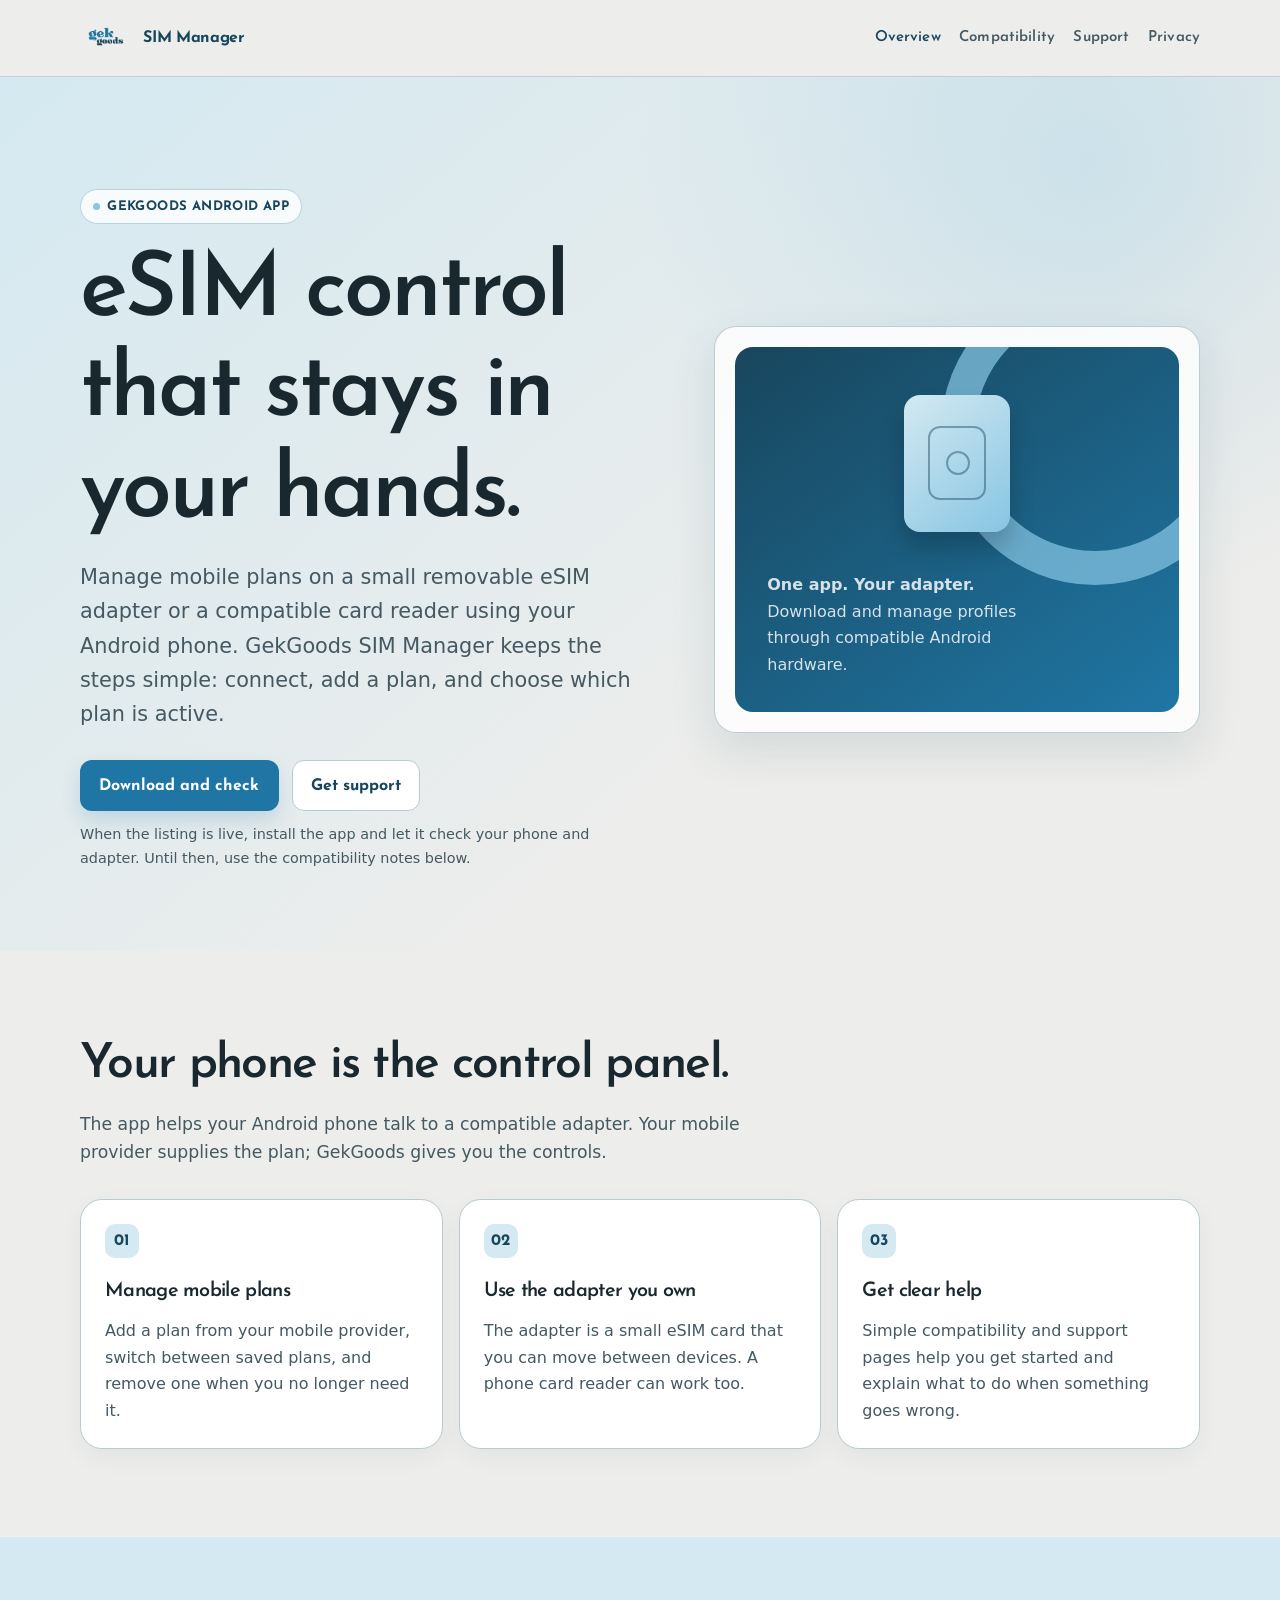
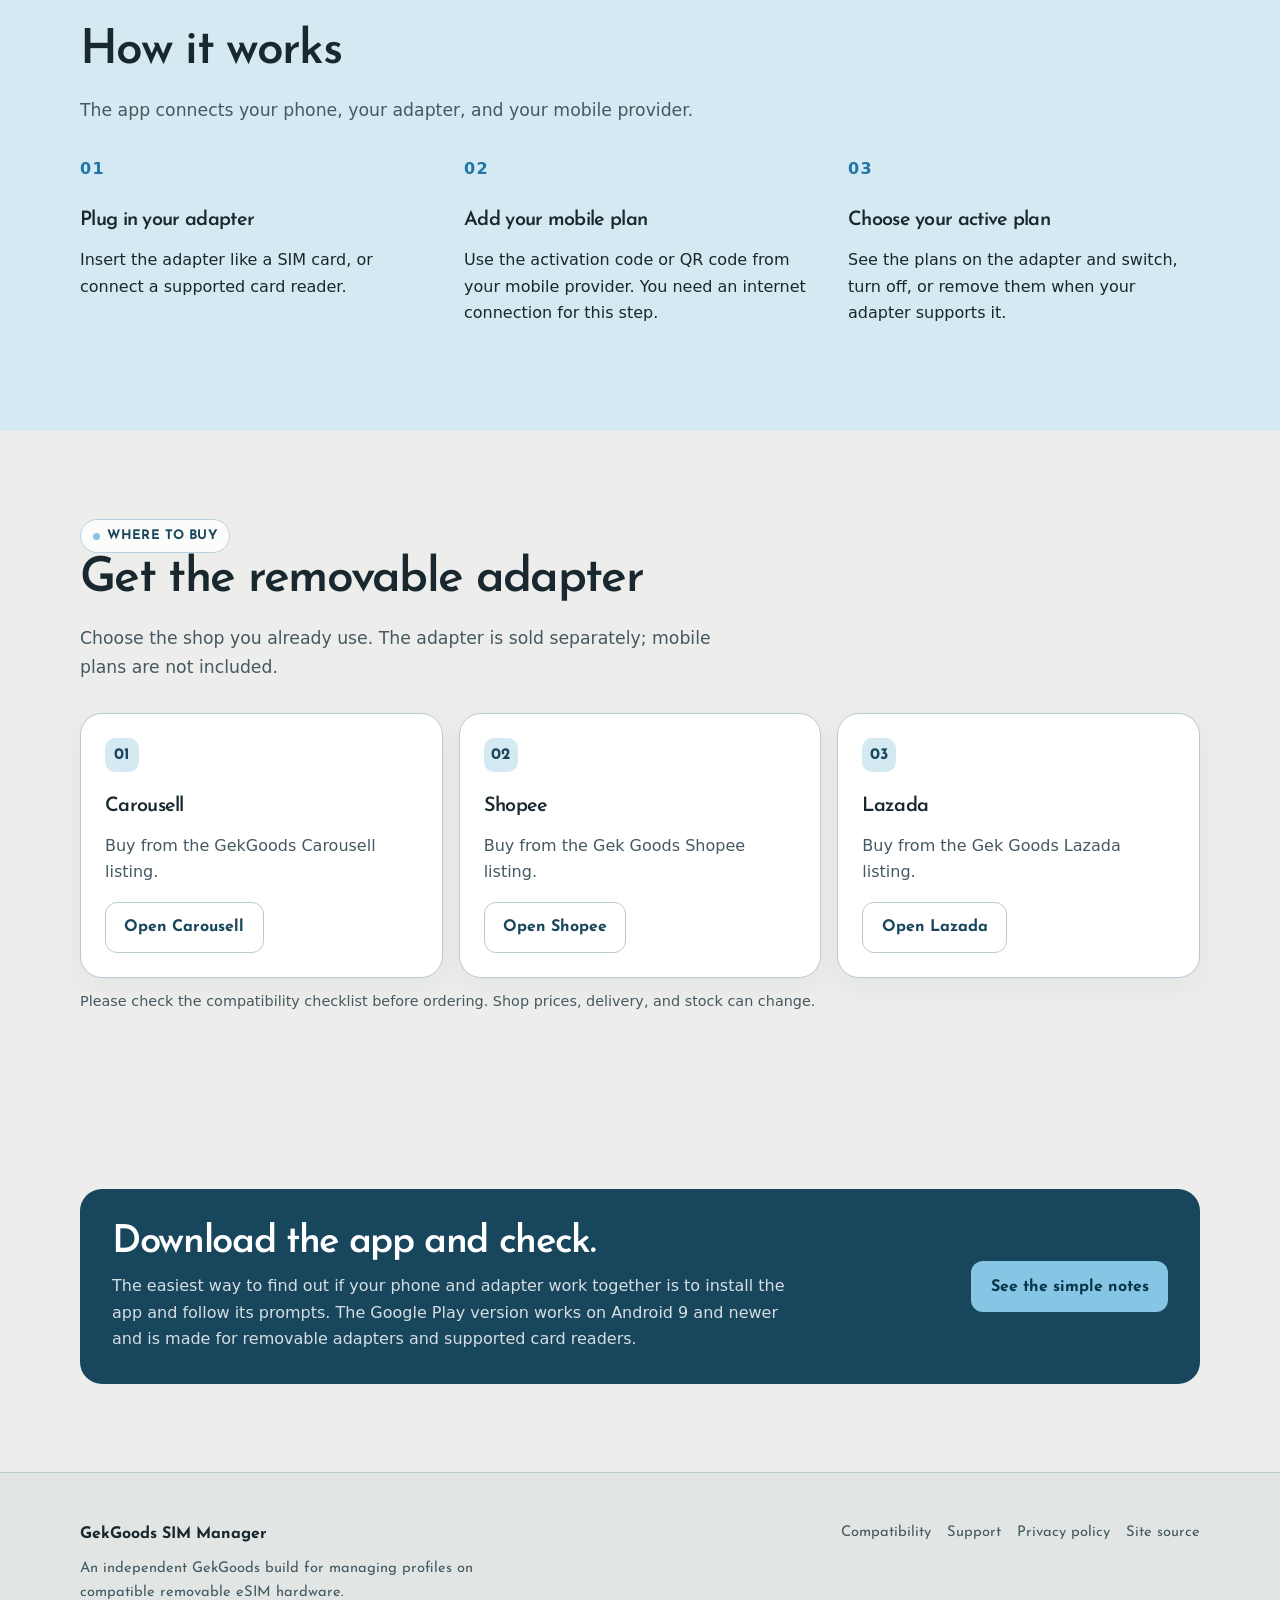
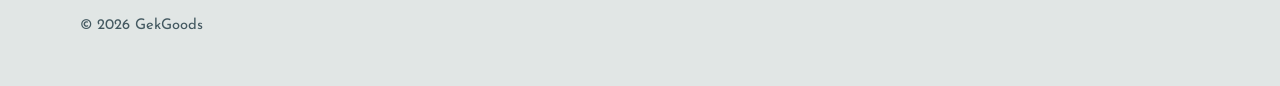
==== index.html @ 63c4cc3c "Update link" ====
<!doctype html><html lang="en-GB"><head><meta charset="utf-8"><meta name="viewport" content="width=device-width, initial-scale=1"><meta name="theme-color" content="#1f76a4"><title>GekGoods SIM Manager | Manage mobile plans on Android</title><meta name="description" content="GekGoods SIM Manager helps Android users add and manage mobile plans on supported removable eSIM adapters and card readers."><link rel="preconnect" href="https://fonts.googleapis.com"><link rel="preconnect" href="https://fonts.gstatic.com" crossorigin><link href="https://fonts.googleapis.com/css2?family=Josefin+Sans:wght@100..700&display=swap" rel="stylesheet"><link rel="stylesheet" href="styles.css"></head><body><a class="skip-link" href="#main">Skip to content</a><header class="site-header"><div class="header-inner"><a class="brand" href="index.html" aria-label="GekGoods SIM Manager home"><img class="brand-logo" src="assets/gekgoods-logo.png" width="52" height="52" alt=""><span class="brand-label">SIM Manager</span></a><nav class="site-nav" aria-label="Main navigation"><a href="index.html" aria-current="page">Overview</a><a href="compatibility.html">Compatibility</a><a href="support.html">Support</a><a href="privacy.html">Privacy</a></nav></div></header><main id="main"><section class="hero"><div class="container hero-grid"><div><span class="eyebrow">GekGoods Android app</span><h1>eSIM control that stays in your hands.</h1><p class="lede">Manage mobile plans on a small removable eSIM adapter or a compatible card reader using your Android phone. GekGoods SIM Manager keeps the steps simple: connect, add a plan, and choose which plan is active.</p><div class="actions"><a class="button" href="https://play.google.com/store/apps/details?id=com.gekgoods.simmanager" target="_blank" rel="noopener noreferrer">Download and check</a><a class="button secondary" href="support.html">Get support</a></div><p class="microcopy">When the listing is live, install the app and let it check your phone and adapter. Until then, use the compatibility notes below.</p></div><div class="hero-card" aria-label="Illustration of a removable eSIM adapter"><div class="device-card"><div class="chip" aria-hidden="true"></div><p><strong>One app. Your adapter.</strong><br>Download and manage profiles through compatible Android hardware.</p></div></div></div></section><section class="section"><div class="container"><div class="section-heading"><h2>Your phone is the control panel.</h2><p>The app helps your Android phone talk to a compatible adapter. Your mobile provider supplies the plan; GekGoods gives you the controls.</p></div><div class="cards"><article class="card"><span class="number">01</span><h3>Manage mobile plans</h3><p>Add a plan from your mobile provider, switch between saved plans, and remove one when you no longer need it.</p></article><article class="card"><span class="number">02</span><h3>Use the adapter you own</h3><p>The adapter is a small eSIM card that you can move between devices. A phone card reader can work too.</p></article><article class="card"><span class="number">03</span><h3>Get clear help</h3><p>Simple compatibility and support pages help you get started and explain what to do when something goes wrong.</p></article></div></div></section><section class="section tint"><div class="container"><div class="section-heading"><h2>How it works</h2><p>The app connects your phone, your adapter, and your mobile provider.</p></div><div class="steps"><article class="step"><h3>Plug in your adapter</h3><p>Insert the adapter like a SIM card, or connect a supported card reader.</p></article><article class="step"><h3>Add your mobile plan</h3><p>Use the activation code or QR code from your mobile provider. You need an internet connection for this step.</p></article><article class="step"><h3>Choose your active plan</h3><p>See the plans on the adapter and switch, turn off, or remove them when your adapter supports it.</p></article></div></div></section><section id="buy" class="section"><div class="container"><div class="section-heading"><span class="eyebrow">Where to buy</span><h2>Get the removable adapter</h2><p>Choose the shop you already use. The adapter is sold separately; mobile plans are not included.</p></div><div class="cards"><article class="card"><span class="number">01</span><h3>Carousell</h3><p>Buy from the GekGoods Carousell listing.</p><a class="button secondary" href="https://carousell.app.link/nykfoWg6f7b" target="_blank" rel="noopener noreferrer">Open Carousell</a></article><article class="card"><span class="number">02</span><h3>Shopee</h3><p>Buy from the Gek Goods Shopee listing.</p><a class="button secondary" href="https://s.shopee.sg/1BGxR1cgXV" target="_blank" rel="noopener noreferrer">Open Shopee</a></article><article class="card"><span class="number">03</span><h3>Lazada</h3><p>Buy from the Gek Goods Lazada listing.</p><a class="button secondary" href="https://s.lazada.sg/s.3YBEF?cc&amp;t=p-i3v8Qvn-sPsNKnp" target="_blank" rel="noopener noreferrer">Open Lazada</a></article></div><p class="microcopy">Please check the compatibility checklist before ordering. Shop prices, delivery, and stock can change.</p></div></section><section class="section"><div class="container"><div class="callout"><div><h2>Download the app and check.</h2><p>The easiest way to find out if your phone and adapter work together is to install the app and follow its prompts. The Google Play version works on Android 9 and newer and is made for removable adapters and supported card readers.</p></div><a class="button" href="compatibility.html">See the simple notes</a></div></div></section></main><footer class="site-footer"><div class="footer-inner"><div><strong>GekGoods SIM Manager</strong><p>An independent GekGoods build for managing profiles on compatible removable eSIM hardware.</p><p class="small">© 2026 GekGoods</p></div><nav class="footer-links" aria-label="Footer navigation"><a href="compatibility.html">Compatibility</a><a href="support.html">Support</a><a href="privacy.html">Privacy policy</a><a href="https://github.com/GekGoods/GekGoods.github.io">Site source</a></nav></div></footer></body></html>
---- styles.css ----
:root {
  --font-display: "Josefin Sans", ui-sans-serif, system-ui, -apple-system, BlinkMacSystemFont, "Segoe UI", sans-serif;
  --ink: #19282e;
  --muted: #445961;
  --soft: #d4e9f1;
  --card: #ffffff;
  --line: #b9cbd1;
  --brand: #1f76a4;
  --brand-dark: #18465d;
  --accent: #86c5e3;
  --surface: #ededeb;
  --max: 1120px;
  --radius: 22px;
  --shadow: 0 18px 45px rgba(24,70,93,.12);
}
* { box-sizing: border-box; }
html { scroll-behavior: smooth; }
img { max-width: 100%; }
body { margin: 0; color: var(--ink); background: var(--surface); font: 16px/1.65 Inter, ui-sans-serif, system-ui, -apple-system, BlinkMacSystemFont, "Segoe UI", sans-serif; }
a { color: var(--brand-dark); }
a:hover { color: var(--brand); }
.skip-link { position: absolute; left: 1rem; top: -4rem; z-index: 10; padding: .65rem 1rem; border-radius: 999px; background: var(--ink); color: #fff; }
.skip-link:focus { top: 1rem; }
.site-header { position: sticky; top: 0; z-index: 5; background: rgba(237,237,235,.94); border-bottom: 1px solid rgba(185,203,209,.85); backdrop-filter: blur(15px); }
.header-inner, .footer-inner, .container { width: min(calc(100% - 2.5rem), var(--max)); margin: 0 auto; }
.header-inner { min-height: 76px; display: flex; align-items: center; justify-content: space-between; gap: 1rem; }
.brand { display: inline-flex; align-items: center; gap: .7rem; min-width: 0; color: var(--ink); text-decoration: none; font-weight: 800; letter-spacing: -.02em; }
.brand-logo { width: 52px; height: 52px; max-width: 52px; max-height: 52px; flex: 0 0 52px; display: block; object-fit: contain; object-position: center; }
.brand-label { min-width: 0; color: var(--brand-dark); font-family: var(--font-display); font-size: clamp(.88rem, 1.8vw, 1rem); font-weight: 700; letter-spacing: -.02em; white-space: nowrap; }
.brand-mark { display: grid; place-items: center; width: 38px; height: 38px; border-radius: 12px; color: #fff; background: var(--brand); box-shadow: 0 8px 20px rgba(31,118,164,.25); }
.brand b { color: var(--brand-dark); }
.site-nav { display: flex; align-items: center; gap: 1.15rem; flex-wrap: wrap; justify-content: flex-end; }
.site-nav a { color: var(--muted); font-family: var(--font-display); text-decoration: none; font-size: .94rem; font-weight: 600; letter-spacing: .01em; }
.site-nav a:hover, .site-nav a[aria-current=page] { color: var(--brand-dark); }
main { overflow: hidden; }
.hero { position: relative; padding: 7rem 0 5rem; background: radial-gradient(circle at 85% 10%, rgba(134,197,227,.28), transparent 28rem), linear-gradient(140deg,#d4e9f1 0%,#ededeb 68%); }
.hero-grid { display: grid; grid-template-columns: minmax(0,1.08fr) minmax(270px,.92fr); gap: 4rem; align-items: center; }
.eyebrow { display: inline-flex; align-items: center; gap: .45rem; padding: .35rem .75rem; border: 1px solid #b5d4e0; border-radius: 999px; color: var(--brand-dark); background: rgba(255,255,255,.82); font-family: var(--font-display); font-size: .82rem; font-weight: 700; letter-spacing: .03em; text-transform: uppercase; }
.eyebrow:before { content: ""; width: 7px; height: 7px; border-radius: 50%; background: var(--accent); }
h1,h2,h3 { margin: 0 0 1rem; font-family: var(--font-display); font-weight: 600; line-height: 1.12; letter-spacing: -.035em; }
h1 { max-width: 760px; margin-top: 1.2rem; font-size: clamp(2.7rem,7vw,5.6rem); }
h2 { font-size: clamp(2rem,4vw,3rem); }
h3 { font-size: 1.24rem; }
.lede { max-width: 660px; margin: 0 0 1.8rem; color: var(--muted); font-size: clamp(1.08rem,2vw,1.3rem); }
.actions { display: flex; gap: .8rem; flex-wrap: wrap; align-items: center; }
.button { display: inline-flex; align-items: center; justify-content: center; min-height: 47px; padding: .7rem 1.15rem; border-radius: 12px; border: 1px solid transparent; background: var(--brand); color: #fff; font-family: var(--font-display); text-decoration: none; font-weight: 700; box-shadow: 0 10px 20px rgba(31,118,164,.18); }
.button:hover { color: #fff; background: var(--brand-dark); }
.button.secondary { color: var(--brand-dark); background: #fff; border-color: var(--line); box-shadow: none; }
.button.secondary:hover { background: var(--soft); }
.microcopy { margin: .75rem 0 0; color: var(--muted); font-size: .9rem; }
.hero-card { padding: 1.25rem; border: 1px solid rgba(185,203,209,.95); border-radius: var(--radius); background: rgba(255,255,255,.82); box-shadow: var(--shadow); }
.device-card { position: relative; min-height: 365px; padding: 2rem; overflow: hidden; border-radius: 18px; background: linear-gradient(145deg,#18465d,#1f76a4); color: #fff; }
.device-card:after { content: ""; position: absolute; width: 240px; height: 240px; right: -70px; top: -70px; border: 34px solid rgba(134,197,227,.72); border-radius: 50%; }
.device-card .chip { position: relative; z-index: 1; width: 106px; height: 137px; margin: 1rem auto 2.5rem; border-radius: 16px; background: linear-gradient(140deg,#d4e9f1,#86c5e3); box-shadow: 0 16px 25px rgba(0,0,0,.2); }
.device-card .chip:before,.device-card .chip:after { content: ""; position: absolute; border: 2px solid rgba(24,70,93,.45); }
.device-card .chip:before { width: 54px; height: 70px; left: 24px; top: 31px; border-radius: 12px; }
.device-card .chip:after { width: 20px; height: 20px; left: 42px; top: 56px; border-radius: 50%; }
.device-card p { position: relative; z-index: 1; max-width: 260px; margin: 0; color: rgba(255,255,255,.82); }
.section { padding: 5.5rem 0; }
#buy { scroll-margin-top: 5rem; }
.section.tint { background: var(--soft); }
.section-heading { max-width: 680px; margin-bottom: 2rem; }
.section-heading p { color: var(--muted); font-size: 1.08rem; }
.cards { display: grid; grid-template-columns: repeat(3,1fr); gap: 1rem; }
.card { padding: 1.5rem; border: 1px solid var(--line); border-radius: var(--radius); background: var(--card); box-shadow: 0 8px 25px rgba(24,70,93,.05); }
.card .number { display: inline-grid; place-items: center; width: 34px; height: 34px; margin-bottom: 1.4rem; border-radius: 10px; background: #d4e9f1; color: var(--brand-dark); font-family: var(--font-display); font-weight: 700; }
.card p { margin: 0; color: var(--muted); }
.steps { display: grid; grid-template-columns: repeat(3,1fr); gap: 2rem; counter-reset: step; }
.step { position: relative; padding-top: 3.3rem; }
.step:before { counter-increment: step; content: "0" counter(step); position: absolute; top: 0; left: 0; color: var(--brand); font-size: 1rem; font-weight: 900; letter-spacing: .08em; }
.callout { display: grid; grid-template-columns: 1fr auto; gap: 2rem; align-items: center; padding: 2rem; border-radius: var(--radius); background: #18465d; color: #fff; }
.callout h2 { margin-bottom: .55rem; font-size: clamp(1.7rem,3vw,2.4rem); }
.callout p { max-width: 680px; margin: 0; color: rgba(255,255,255,.82); }
.callout .button { background: var(--accent); color: #07364b; box-shadow: none; }
.page-hero { padding: 5.4rem 0 3.8rem; background: linear-gradient(140deg,#d4e9f1,#ededeb 70%); }
.page-hero h1 { font-size: clamp(2.6rem,6vw,4.5rem); }
.content { max-width: 820px; }
.content h2 { margin-top: 3rem; font-size: 1.8rem; }
.content h3 { margin-top: 2rem; }
.content p,.content li { color: var(--muted); }
.content strong { color: var(--ink); }
.content ul,.content ol { padding-left: 1.35rem; }
.content li+li { margin-top: .55rem; }
.notice { padding: 1rem 1.15rem; border-left: 4px solid var(--accent); border-radius: 0 12px 12px 0; background: #eef6f8; }
.notice p { margin: 0; color: #183642; }
.check-grid { display: grid; grid-template-columns: repeat(2,1fr); gap: 1rem; }
.check-grid .card { height: 100%; }
.check-grid .card h3 { display: flex; align-items: center; gap: .6rem; }
.check-grid .card h3:before { content: "✓"; color: var(--brand); font-weight: 900; }
.site-footer { padding: 3rem 0; border-top: 1px solid var(--line); background: #e1e6e5; font-family: var(--font-display); }
.footer-inner { display: flex; justify-content: space-between; gap: 2rem; }
.footer-inner p { max-width: 440px; margin: .55rem 0 0; color: var(--muted); font-size: .92rem; }
.footer-links { display: flex; gap: 1rem; flex-wrap: wrap; align-content: flex-start; justify-content: flex-end; }
.footer-links a { color: var(--muted); font-size: .92rem; text-decoration: none; }
.footer-links a:hover { color: var(--brand-dark); }
.small { font-size: .9rem; }
@media (max-width: 800px) { .header-inner { align-items: flex-start; padding: .85rem 0; flex-direction: column; } .brand-logo { width: 44px; height: 44px; flex-basis: 44px; } .site-nav { justify-content: flex-start; gap: .75rem 1rem; } .hero { padding: 4.5rem 0 3.5rem; } .hero-grid { grid-template-columns: 1fr; gap: 2rem; } .device-card { min-height: 290px; } .cards,.steps,.check-grid { grid-template-columns: 1fr; } .callout { grid-template-columns: 1fr; } .footer-inner { flex-direction: column; } .footer-links { justify-content: flex-start; } }
@media (prefers-reduced-motion: reduce) { html { scroll-behavior: auto; } * { transition: none !important; } }

.card .button { margin-top: 1rem; }
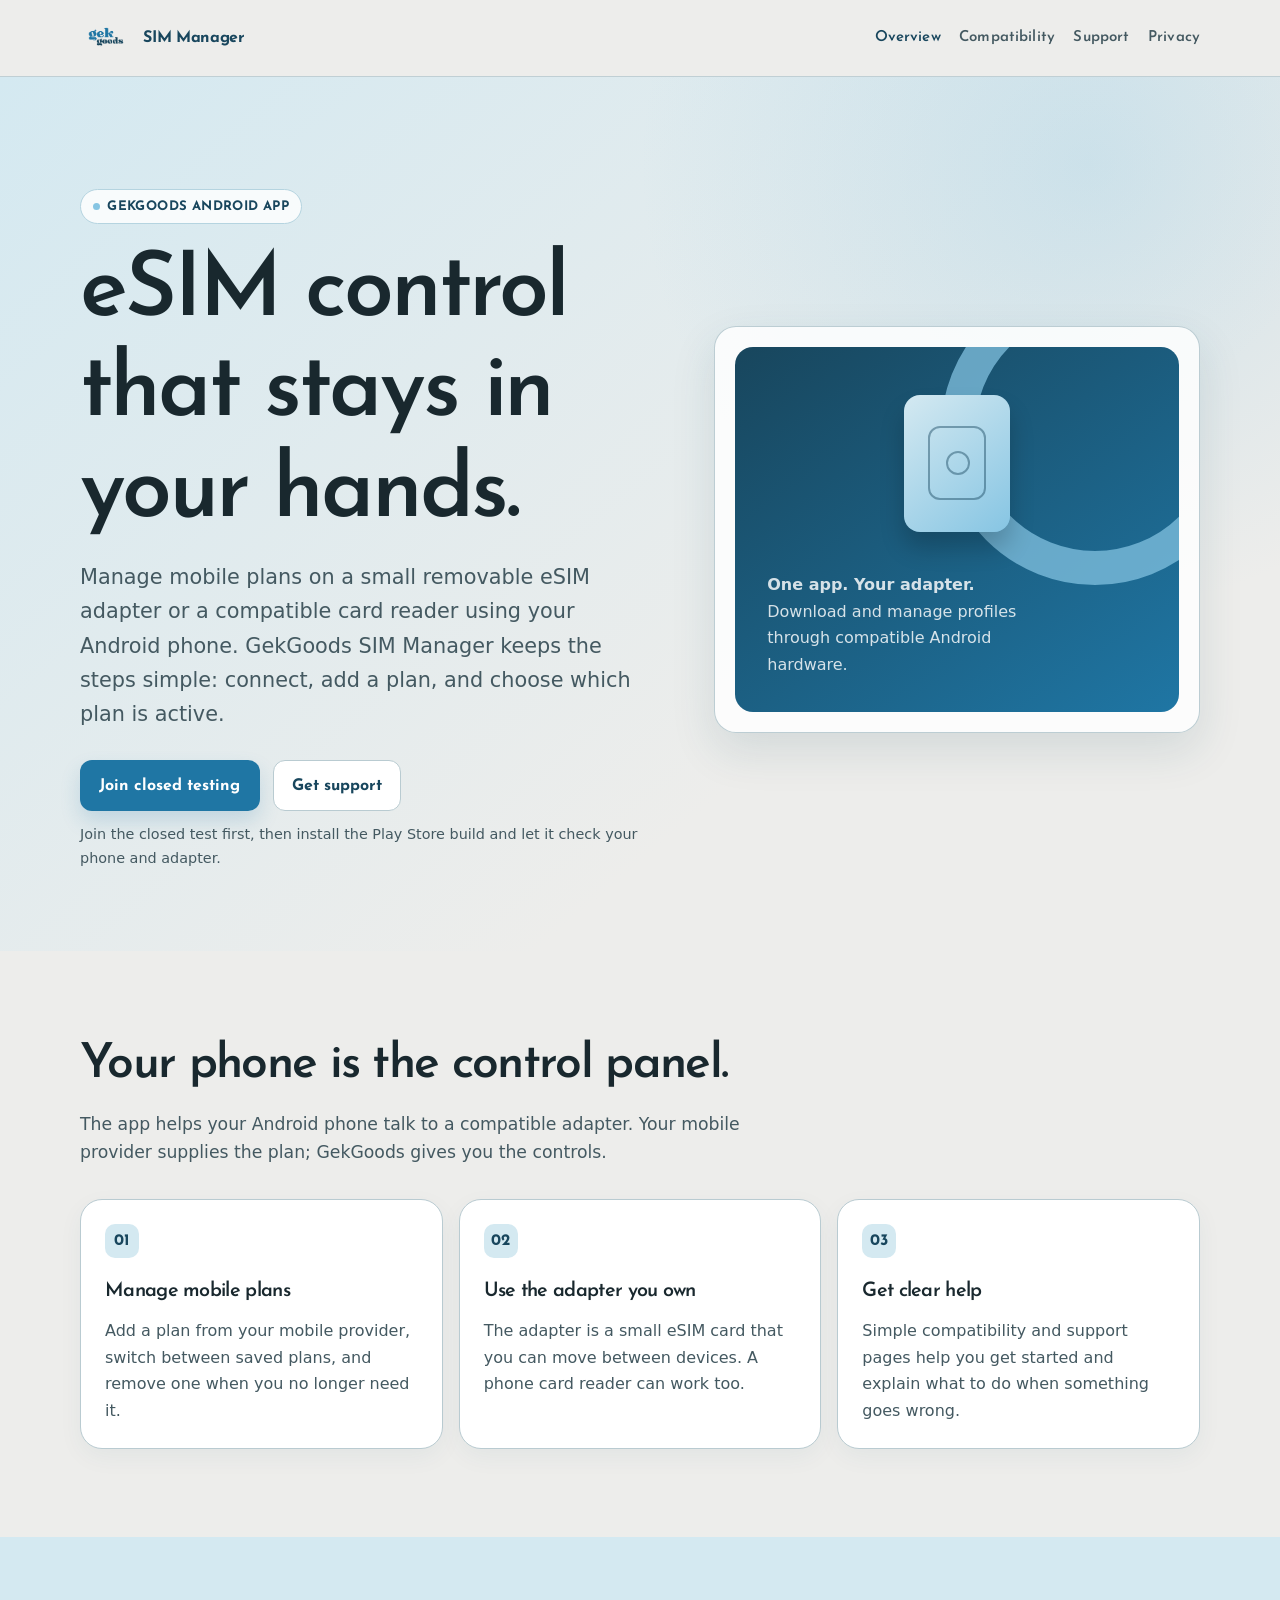
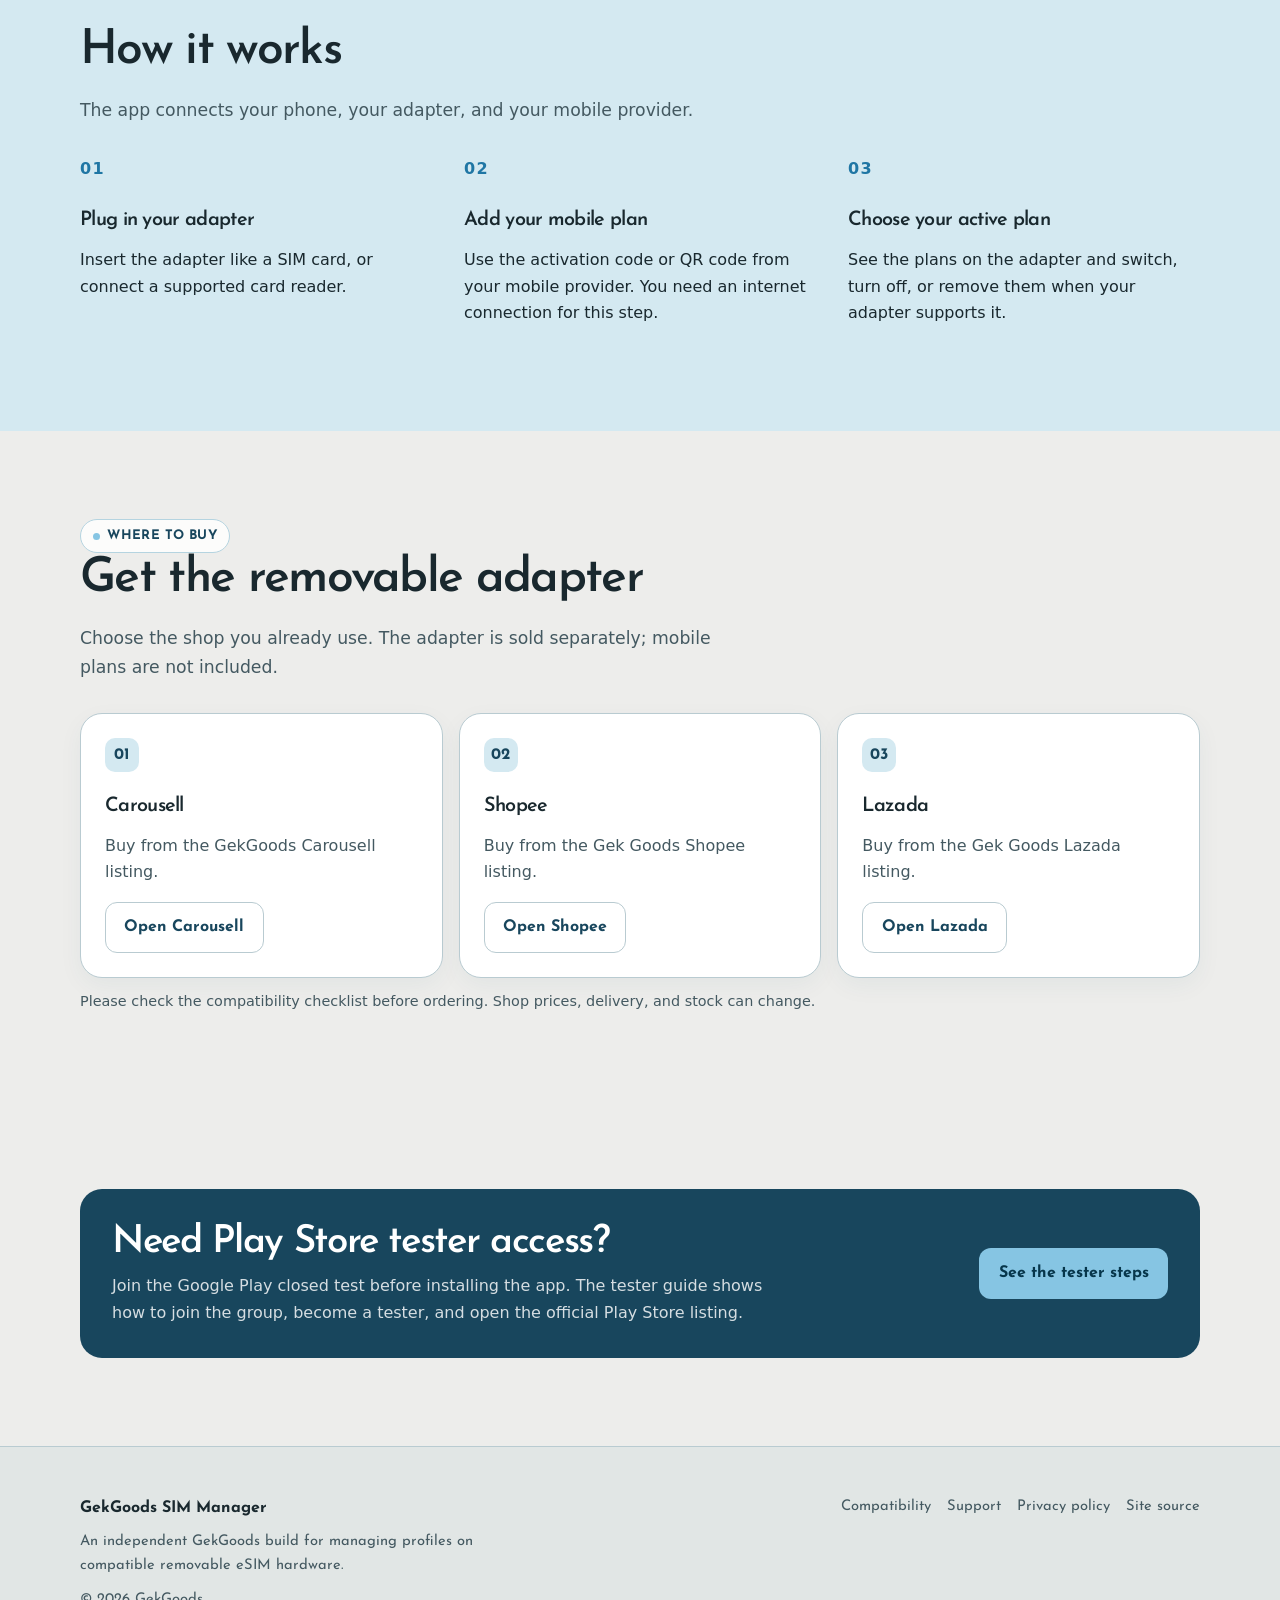
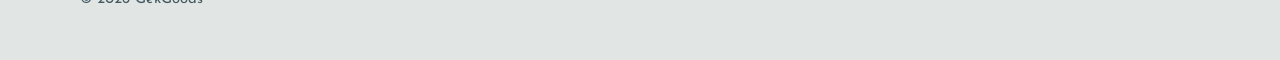
==== commit 149081c5: "Add Play closed testing guide" ====
--- a/index.html
+++ b/index.html
@@ -1 +1 @@
-<!doctype html><html lang="en-GB"><head><meta charset="utf-8"><meta name="viewport" content="width=device-width, initial-scale=1"><meta name="theme-color" content="#1f76a4"><title>GekGoods SIM Manager | Manage mobile plans on Android</title><meta name="description" content="GekGoods SIM Manager helps Android users add and manage mobile plans on supported removable eSIM adapters and card readers."><link rel="preconnect" href="https://fonts.googleapis.com"><link rel="preconnect" href="https://fonts.gstatic.com" crossorigin><link href="https://fonts.googleapis.com/css2?family=Josefin+Sans:wght@100..700&display=swap" rel="stylesheet"><link rel="stylesheet" href="styles.css"></head><body><a class="skip-link" href="#main">Skip to content</a><header class="site-header"><div class="header-inner"><a class="brand" href="index.html" aria-label="GekGoods SIM Manager home"><img class="brand-logo" src="assets/gekgoods-logo.png" width="52" height="52" alt=""><span class="brand-label">SIM Manager</span></a><nav class="site-nav" aria-label="Main navigation"><a href="index.html" aria-current="page">Overview</a><a href="compatibility.html">Compatibility</a><a href="support.html">Support</a><a href="privacy.html">Privacy</a></nav></div></header><main id="main"><section class="hero"><div class="container hero-grid"><div><span class="eyebrow">GekGoods Android app</span><h1>eSIM control that stays in your hands.</h1><p class="lede">Manage mobile plans on a small removable eSIM adapter or a compatible card reader using your Android phone. GekGoods SIM Manager keeps the steps simple: connect, add a plan, and choose which plan is active.</p><div class="actions"><a class="button" href="https://play.google.com/store/apps/details?id=com.gekgoods.simmanager" target="_blank" rel="noopener noreferrer">Download and check</a><a class="button secondary" href="support.html">Get support</a></div><p class="microcopy">When the listing is live, install the app and let it check your phone and adapter. Until then, use the compatibility notes below.</p></div><div class="hero-card" aria-label="Illustration of a removable eSIM adapter"><div class="device-card"><div class="chip" aria-hidden="true"></div><p><strong>One app. Your adapter.</strong><br>Download and manage profiles through compatible Android hardware.</p></div></div></div></section><section class="section"><div class="container"><div class="section-heading"><h2>Your phone is the control panel.</h2><p>The app helps your Android phone talk to a compatible adapter. Your mobile provider supplies the plan; GekGoods gives you the controls.</p></div><div class="cards"><article class="card"><span class="number">01</span><h3>Manage mobile plans</h3><p>Add a plan from your mobile provider, switch between saved plans, and remove one when you no longer need it.</p></article><article class="card"><span class="number">02</span><h3>Use the adapter you own</h3><p>The adapter is a small eSIM card that you can move between devices. A phone card reader can work too.</p></article><article class="card"><span class="number">03</span><h3>Get clear help</h3><p>Simple compatibility and support pages help you get started and explain what to do when something goes wrong.</p></article></div></div></section><section class="section tint"><div class="container"><div class="section-heading"><h2>How it works</h2><p>The app connects your phone, your adapter, and your mobile provider.</p></div><div class="steps"><article class="step"><h3>Plug in your adapter</h3><p>Insert the adapter like a SIM card, or connect a supported card reader.</p></article><article class="step"><h3>Add your mobile plan</h3><p>Use the activation code or QR code from your mobile provider. You need an internet connection for this step.</p></article><article class="step"><h3>Choose your active plan</h3><p>See the plans on the adapter and switch, turn off, or remove them when your adapter supports it.</p></article></div></div></section><section id="buy" class="section"><div class="container"><div class="section-heading"><span class="eyebrow">Where to buy</span><h2>Get the removable adapter</h2><p>Choose the shop you already use. The adapter is sold separately; mobile plans are not included.</p></div><div class="cards"><article class="card"><span class="number">01</span><h3>Carousell</h3><p>Buy from the GekGoods Carousell listing.</p><a class="button secondary" href="https://carousell.app.link/nykfoWg6f7b" target="_blank" rel="noopener noreferrer">Open Carousell</a></article><article class="card"><span class="number">02</span><h3>Shopee</h3><p>Buy from the Gek Goods Shopee listing.</p><a class="button secondary" href="https://s.shopee.sg/1BGxR1cgXV" target="_blank" rel="noopener noreferrer">Open Shopee</a></article><article class="card"><span class="number">03</span><h3>Lazada</h3><p>Buy from the Gek Goods Lazada listing.</p><a class="button secondary" href="https://s.lazada.sg/s.3YBEF?cc&amp;t=p-i3v8Qvn-sPsNKnp" target="_blank" rel="noopener noreferrer">Open Lazada</a></article></div><p class="microcopy">Please check the compatibility checklist before ordering. Shop prices, delivery, and stock can change.</p></div></section><section class="section"><div class="container"><div class="callout"><div><h2>Download the app and check.</h2><p>The easiest way to find out if your phone and adapter work together is to install the app and follow its prompts. The Google Play version works on Android 9 and newer and is made for removable adapters and supported card readers.</p></div><a class="button" href="compatibility.html">See the simple notes</a></div></div></section></main><footer class="site-footer"><div class="footer-inner"><div><strong>GekGoods SIM Manager</strong><p>An independent GekGoods build for managing profiles on compatible removable eSIM hardware.</p><p class="small">© 2026 GekGoods</p></div><nav class="footer-links" aria-label="Footer navigation"><a href="compatibility.html">Compatibility</a><a href="support.html">Support</a><a href="privacy.html">Privacy policy</a><a href="https://github.com/GekGoods/GekGoods.github.io">Site source</a></nav></div></footer></body></html>+<!doctype html><html lang="en-GB"><head><meta charset="utf-8"><meta name="viewport" content="width=device-width, initial-scale=1"><meta name="theme-color" content="#1f76a4"><title>GekGoods SIM Manager | Manage mobile plans on Android</title><meta name="description" content="GekGoods SIM Manager helps Android users add and manage mobile plans on supported removable eSIM adapters and card readers."><link rel="preconnect" href="https://fonts.googleapis.com"><link rel="preconnect" href="https://fonts.gstatic.com" crossorigin><link href="https://fonts.googleapis.com/css2?family=Josefin+Sans:wght@100..700&display=swap" rel="stylesheet"><link rel="stylesheet" href="styles.css"></head><body><a class="skip-link" href="#main">Skip to content</a><header class="site-header"><div class="header-inner"><a class="brand" href="index.html" aria-label="GekGoods SIM Manager home"><img class="brand-logo" src="assets/gekgoods-logo.png" width="52" height="52" alt=""><span class="brand-label">SIM Manager</span></a><nav class="site-nav" aria-label="Main navigation"><a href="index.html" aria-current="page">Overview</a><a href="compatibility.html">Compatibility</a><a href="support.html">Support</a><a href="privacy.html">Privacy</a></nav></div></header><main id="main"><section class="hero"><div class="container hero-grid"><div><span class="eyebrow">GekGoods Android app</span><h1>eSIM control that stays in your hands.</h1><p class="lede">Manage mobile plans on a small removable eSIM adapter or a compatible card reader using your Android phone. GekGoods SIM Manager keeps the steps simple: connect, add a plan, and choose which plan is active.</p><div class="actions"><a class="button" href="compatibility.html#closed-testing">Join closed testing</a><a class="button secondary" href="support.html">Get support</a></div><p class="microcopy">Join the closed test first, then install the Play Store build and let it check your phone and adapter.</p></div><div class="hero-card" aria-label="Illustration of a removable eSIM adapter"><div class="device-card"><div class="chip" aria-hidden="true"></div><p><strong>One app. Your adapter.</strong><br>Download and manage profiles through compatible Android hardware.</p></div></div></div></section><section class="section"><div class="container"><div class="section-heading"><h2>Your phone is the control panel.</h2><p>The app helps your Android phone talk to a compatible adapter. Your mobile provider supplies the plan; GekGoods gives you the controls.</p></div><div class="cards"><article class="card"><span class="number">01</span><h3>Manage mobile plans</h3><p>Add a plan from your mobile provider, switch between saved plans, and remove one when you no longer need it.</p></article><article class="card"><span class="number">02</span><h3>Use the adapter you own</h3><p>The adapter is a small eSIM card that you can move between devices. A phone card reader can work too.</p></article><article class="card"><span class="number">03</span><h3>Get clear help</h3><p>Simple compatibility and support pages help you get started and explain what to do when something goes wrong.</p></article></div></div></section><section class="section tint"><div class="container"><div class="section-heading"><h2>How it works</h2><p>The app connects your phone, your adapter, and your mobile provider.</p></div><div class="steps"><article class="step"><h3>Plug in your adapter</h3><p>Insert the adapter like a SIM card, or connect a supported card reader.</p></article><article class="step"><h3>Add your mobile plan</h3><p>Use the activation code or QR code from your mobile provider. You need an internet connection for this step.</p></article><article class="step"><h3>Choose your active plan</h3><p>See the plans on the adapter and switch, turn off, or remove them when your adapter supports it.</p></article></div></div></section><section id="buy" class="section"><div class="container"><div class="section-heading"><span class="eyebrow">Where to buy</span><h2>Get the removable adapter</h2><p>Choose the shop you already use. The adapter is sold separately; mobile plans are not included.</p></div><div class="cards"><article class="card"><span class="number">01</span><h3>Carousell</h3><p>Buy from the GekGoods Carousell listing.</p><a class="button secondary" href="https://carousell.app.link/nykfoWg6f7b" target="_blank" rel="noopener noreferrer">Open Carousell</a></article><article class="card"><span class="number">02</span><h3>Shopee</h3><p>Buy from the Gek Goods Shopee listing.</p><a class="button secondary" href="https://s.shopee.sg/1BGxR1cgXV" target="_blank" rel="noopener noreferrer">Open Shopee</a></article><article class="card"><span class="number">03</span><h3>Lazada</h3><p>Buy from the Gek Goods Lazada listing.</p><a class="button secondary" href="https://s.lazada.sg/s.3YBEF?cc&amp;t=p-i3v8Qvn-sPsNKnp" target="_blank" rel="noopener noreferrer">Open Lazada</a></article></div><p class="microcopy">Please check the compatibility checklist before ordering. Shop prices, delivery, and stock can change.</p></div></section><section class="section"><div class="container"><div class="callout"><div><h2>Need Play Store tester access?</h2><p>Join the Google Play closed test before installing the app. The tester guide shows how to join the group, become a tester, and open the official Play Store listing.</p></div><a class="button" href="compatibility.html#closed-testing">See the tester steps</a></div></div></section></main><footer class="site-footer"><div class="footer-inner"><div><strong>GekGoods SIM Manager</strong><p>An independent GekGoods build for managing profiles on compatible removable eSIM hardware.</p><p class="small">© 2026 GekGoods</p></div><nav class="footer-links" aria-label="Footer navigation"><a href="compatibility.html">Compatibility</a><a href="support.html">Support</a><a href="privacy.html">Privacy policy</a><a href="https://github.com/GekGoods/GekGoods.github.io">Site source</a></nav></div></footer></body></html>
--- a/styles.css
+++ b/styles.css
@@ -98,3 +98,7 @@
 @media (prefers-reduced-motion: reduce) { html { scroll-behavior: auto; } * { transition: none !important; } }
 
 .card .button { margin-top: 1rem; }
+
+.guide-image { max-width: 760px; margin: 2.5rem auto 0; padding: 1rem; border: 1px solid var(--line); border-radius: var(--radius); background: var(--card); box-shadow: 0 8px 25px rgba(24,70,93,.05); }
+.guide-image img { display: block; width: 100%; height: auto; border-radius: 12px; }
+.guide-image figcaption { margin-top: .8rem; color: var(--muted); font-size: .9rem; text-align: center; }
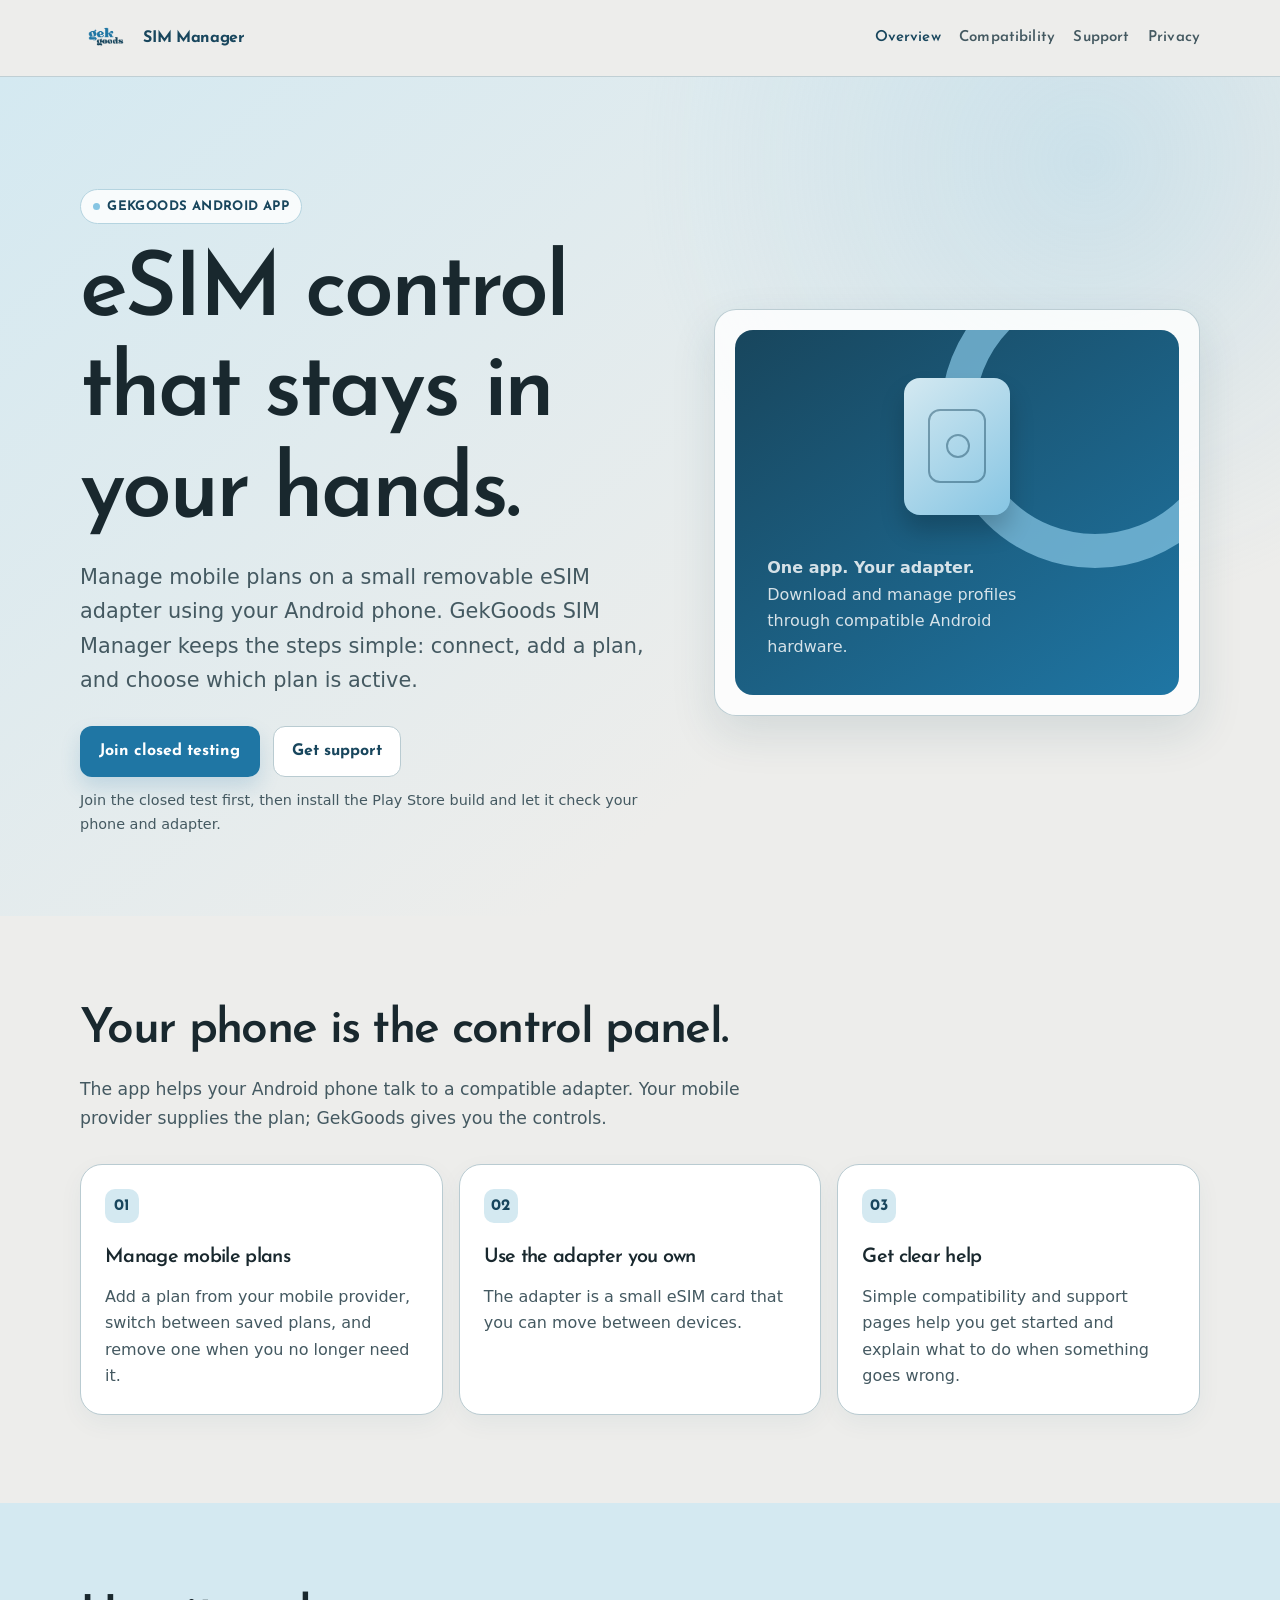
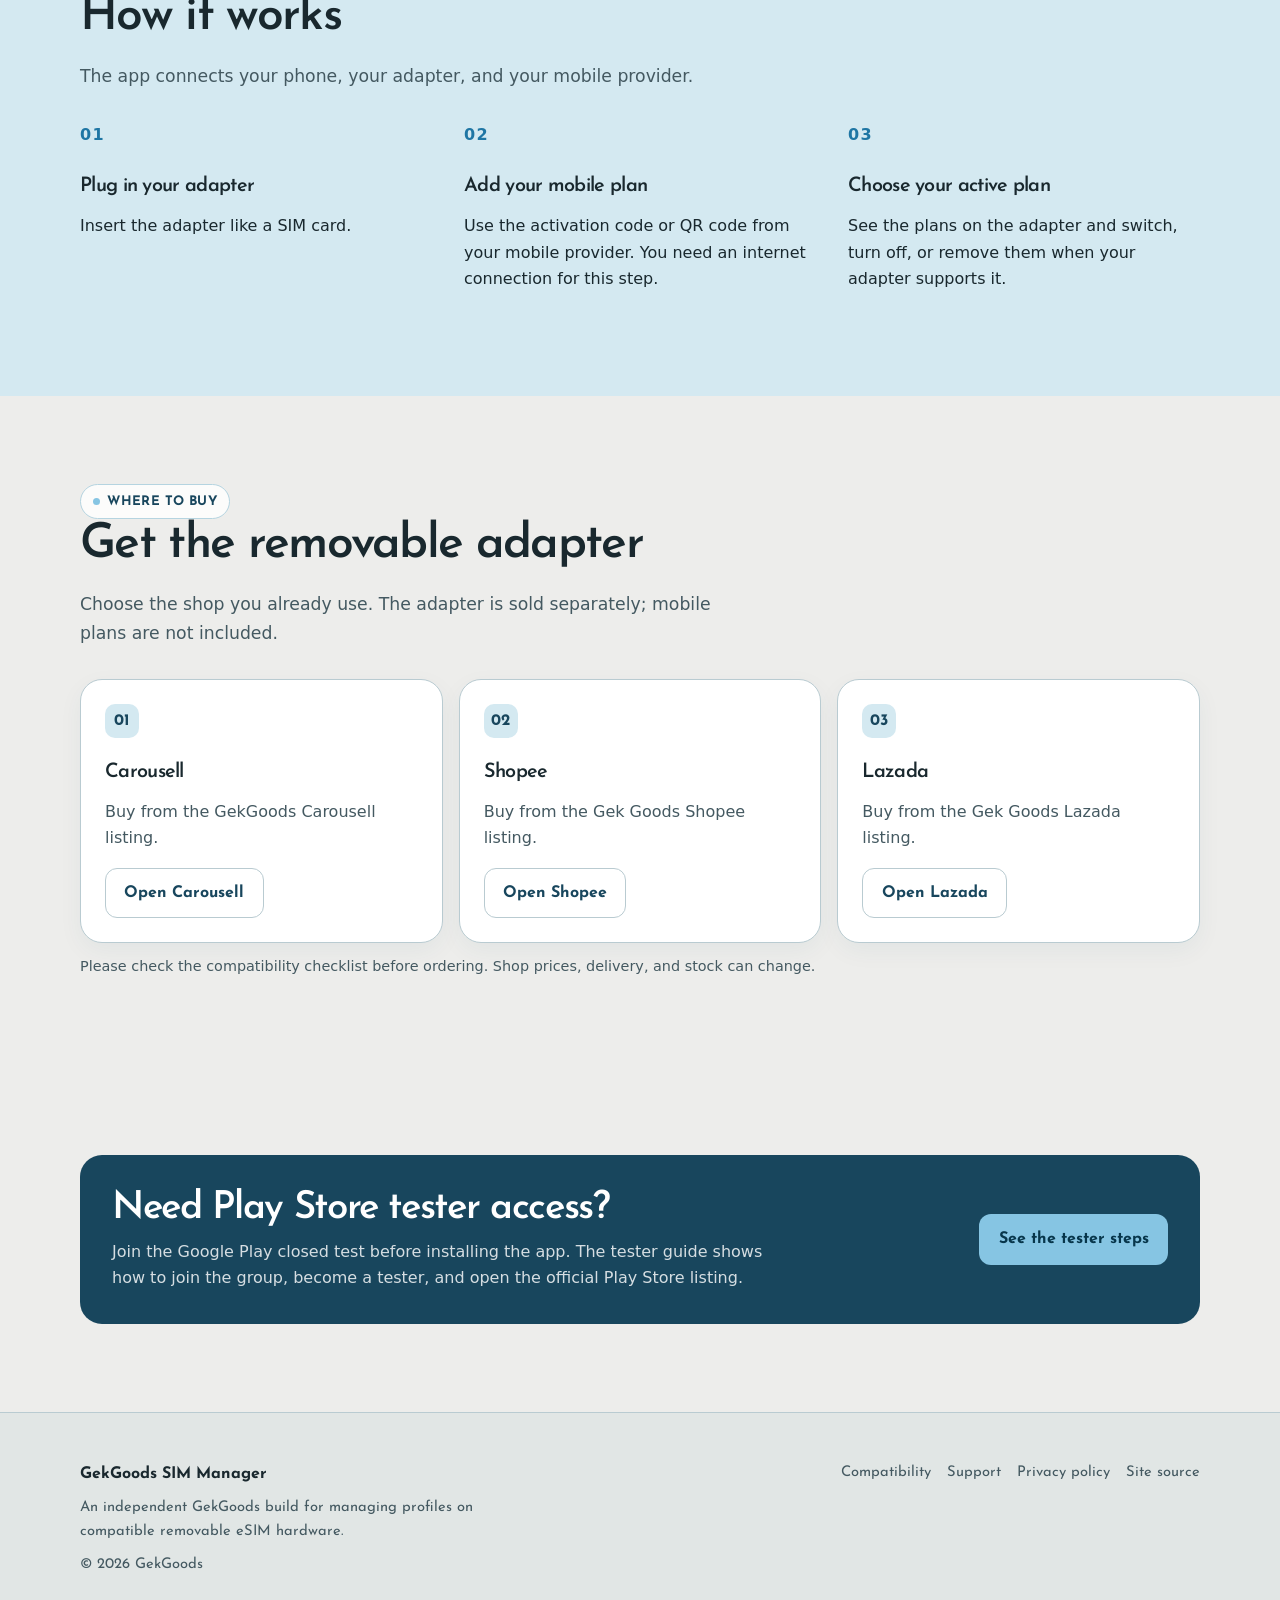
==== commit 8d3d3ebb: "Remove unavailable reader guidance" ====
--- a/index.html
+++ b/index.html
@@ -1 +1 @@
-<!doctype html><html lang="en-GB"><head><meta charset="utf-8"><meta name="viewport" content="width=device-width, initial-scale=1"><meta name="theme-color" content="#1f76a4"><title>GekGoods SIM Manager | Manage mobile plans on Android</title><meta name="description" content="GekGoods SIM Manager helps Android users add and manage mobile plans on supported removable eSIM adapters and card readers."><link rel="preconnect" href="https://fonts.googleapis.com"><link rel="preconnect" href="https://fonts.gstatic.com" crossorigin><link href="https://fonts.googleapis.com/css2?family=Josefin+Sans:wght@100..700&display=swap" rel="stylesheet"><link rel="stylesheet" href="styles.css"></head><body><a class="skip-link" href="#main">Skip to content</a><header class="site-header"><div class="header-inner"><a class="brand" href="index.html" aria-label="GekGoods SIM Manager home"><img class="brand-logo" src="assets/gekgoods-logo.png" width="52" height="52" alt=""><span class="brand-label">SIM Manager</span></a><nav class="site-nav" aria-label="Main navigation"><a href="index.html" aria-current="page">Overview</a><a href="compatibility.html">Compatibility</a><a href="support.html">Support</a><a href="privacy.html">Privacy</a></nav></div></header><main id="main"><section class="hero"><div class="container hero-grid"><div><span class="eyebrow">GekGoods Android app</span><h1>eSIM control that stays in your hands.</h1><p class="lede">Manage mobile plans on a small removable eSIM adapter or a compatible card reader using your Android phone. GekGoods SIM Manager keeps the steps simple: connect, add a plan, and choose which plan is active.</p><div class="actions"><a class="button" href="compatibility.html#closed-testing">Join closed testing</a><a class="button secondary" href="support.html">Get support</a></div><p class="microcopy">Join the closed test first, then install the Play Store build and let it check your phone and adapter.</p></div><div class="hero-card" aria-label="Illustration of a removable eSIM adapter"><div class="device-card"><div class="chip" aria-hidden="true"></div><p><strong>One app. Your adapter.</strong><br>Download and manage profiles through compatible Android hardware.</p></div></div></div></section><section class="section"><div class="container"><div class="section-heading"><h2>Your phone is the control panel.</h2><p>The app helps your Android phone talk to a compatible adapter. Your mobile provider supplies the plan; GekGoods gives you the controls.</p></div><div class="cards"><article class="card"><span class="number">01</span><h3>Manage mobile plans</h3><p>Add a plan from your mobile provider, switch between saved plans, and remove one when you no longer need it.</p></article><article class="card"><span class="number">02</span><h3>Use the adapter you own</h3><p>The adapter is a small eSIM card that you can move between devices. A phone card reader can work too.</p></article><article class="card"><span class="number">03</span><h3>Get clear help</h3><p>Simple compatibility and support pages help you get started and explain what to do when something goes wrong.</p></article></div></div></section><section class="section tint"><div class="container"><div class="section-heading"><h2>How it works</h2><p>The app connects your phone, your adapter, and your mobile provider.</p></div><div class="steps"><article class="step"><h3>Plug in your adapter</h3><p>Insert the adapter like a SIM card, or connect a supported card reader.</p></article><article class="step"><h3>Add your mobile plan</h3><p>Use the activation code or QR code from your mobile provider. You need an internet connection for this step.</p></article><article class="step"><h3>Choose your active plan</h3><p>See the plans on the adapter and switch, turn off, or remove them when your adapter supports it.</p></article></div></div></section><section id="buy" class="section"><div class="container"><div class="section-heading"><span class="eyebrow">Where to buy</span><h2>Get the removable adapter</h2><p>Choose the shop you already use. The adapter is sold separately; mobile plans are not included.</p></div><div class="cards"><article class="card"><span class="number">01</span><h3>Carousell</h3><p>Buy from the GekGoods Carousell listing.</p><a class="button secondary" href="https://carousell.app.link/nykfoWg6f7b" target="_blank" rel="noopener noreferrer">Open Carousell</a></article><article class="card"><span class="number">02</span><h3>Shopee</h3><p>Buy from the Gek Goods Shopee listing.</p><a class="button secondary" href="https://s.shopee.sg/1BGxR1cgXV" target="_blank" rel="noopener noreferrer">Open Shopee</a></article><article class="card"><span class="number">03</span><h3>Lazada</h3><p>Buy from the Gek Goods Lazada listing.</p><a class="button secondary" href="https://s.lazada.sg/s.3YBEF?cc&amp;t=p-i3v8Qvn-sPsNKnp" target="_blank" rel="noopener noreferrer">Open Lazada</a></article></div><p class="microcopy">Please check the compatibility checklist before ordering. Shop prices, delivery, and stock can change.</p></div></section><section class="section"><div class="container"><div class="callout"><div><h2>Need Play Store tester access?</h2><p>Join the Google Play closed test before installing the app. The tester guide shows how to join the group, become a tester, and open the official Play Store listing.</p></div><a class="button" href="compatibility.html#closed-testing">See the tester steps</a></div></div></section></main><footer class="site-footer"><div class="footer-inner"><div><strong>GekGoods SIM Manager</strong><p>An independent GekGoods build for managing profiles on compatible removable eSIM hardware.</p><p class="small">© 2026 GekGoods</p></div><nav class="footer-links" aria-label="Footer navigation"><a href="compatibility.html">Compatibility</a><a href="support.html">Support</a><a href="privacy.html">Privacy policy</a><a href="https://github.com/GekGoods/GekGoods.github.io">Site source</a></nav></div></footer></body></html>
+<!doctype html><html lang="en-GB"><head><meta charset="utf-8"><meta name="viewport" content="width=device-width, initial-scale=1"><meta name="theme-color" content="#1f76a4"><title>GekGoods SIM Manager | Manage mobile plans on Android</title><meta name="description" content="GekGoods SIM Manager helps Android users add and manage mobile plans on supported removable eSIM adapters."><link rel="preconnect" href="https://fonts.googleapis.com"><link rel="preconnect" href="https://fonts.gstatic.com" crossorigin><link href="https://fonts.googleapis.com/css2?family=Josefin+Sans:wght@100..700&display=swap" rel="stylesheet"><link rel="stylesheet" href="styles.css"></head><body><a class="skip-link" href="#main">Skip to content</a><header class="site-header"><div class="header-inner"><a class="brand" href="index.html" aria-label="GekGoods SIM Manager home"><img class="brand-logo" src="assets/gekgoods-logo.png" width="52" height="52" alt=""><span class="brand-label">SIM Manager</span></a><nav class="site-nav" aria-label="Main navigation"><a href="index.html" aria-current="page">Overview</a><a href="compatibility.html">Compatibility</a><a href="support.html">Support</a><a href="privacy.html">Privacy</a></nav></div></header><main id="main"><section class="hero"><div class="container hero-grid"><div><span class="eyebrow">GekGoods Android app</span><h1>eSIM control that stays in your hands.</h1><p class="lede">Manage mobile plans on a small removable eSIM adapter using your Android phone. GekGoods SIM Manager keeps the steps simple: connect, add a plan, and choose which plan is active.</p><div class="actions"><a class="button" href="compatibility.html#closed-testing">Join closed testing</a><a class="button secondary" href="support.html">Get support</a></div><p class="microcopy">Join the closed test first, then install the Play Store build and let it check your phone and adapter.</p></div><div class="hero-card" aria-label="Illustration of a removable eSIM adapter"><div class="device-card"><div class="chip" aria-hidden="true"></div><p><strong>One app. Your adapter.</strong><br>Download and manage profiles through compatible Android hardware.</p></div></div></div></section><section class="section"><div class="container"><div class="section-heading"><h2>Your phone is the control panel.</h2><p>The app helps your Android phone talk to a compatible adapter. Your mobile provider supplies the plan; GekGoods gives you the controls.</p></div><div class="cards"><article class="card"><span class="number">01</span><h3>Manage mobile plans</h3><p>Add a plan from your mobile provider, switch between saved plans, and remove one when you no longer need it.</p></article><article class="card"><span class="number">02</span><h3>Use the adapter you own</h3><p>The adapter is a small eSIM card that you can move between devices.</p></article><article class="card"><span class="number">03</span><h3>Get clear help</h3><p>Simple compatibility and support pages help you get started and explain what to do when something goes wrong.</p></article></div></div></section><section class="section tint"><div class="container"><div class="section-heading"><h2>How it works</h2><p>The app connects your phone, your adapter, and your mobile provider.</p></div><div class="steps"><article class="step"><h3>Plug in your adapter</h3><p>Insert the adapter like a SIM card.</p></article><article class="step"><h3>Add your mobile plan</h3><p>Use the activation code or QR code from your mobile provider. You need an internet connection for this step.</p></article><article class="step"><h3>Choose your active plan</h3><p>See the plans on the adapter and switch, turn off, or remove them when your adapter supports it.</p></article></div></div></section><section id="buy" class="section"><div class="container"><div class="section-heading"><span class="eyebrow">Where to buy</span><h2>Get the removable adapter</h2><p>Choose the shop you already use. The adapter is sold separately; mobile plans are not included.</p></div><div class="cards"><article class="card"><span class="number">01</span><h3>Carousell</h3><p>Buy from the GekGoods Carousell listing.</p><a class="button secondary" href="https://carousell.app.link/nykfoWg6f7b" target="_blank" rel="noopener noreferrer">Open Carousell</a></article><article class="card"><span class="number">02</span><h3>Shopee</h3><p>Buy from the Gek Goods Shopee listing.</p><a class="button secondary" href="https://s.shopee.sg/1BGxR1cgXV" target="_blank" rel="noopener noreferrer">Open Shopee</a></article><article class="card"><span class="number">03</span><h3>Lazada</h3><p>Buy from the Gek Goods Lazada listing.</p><a class="button secondary" href="https://s.lazada.sg/s.3YBEF?cc&amp;t=p-i3v8Qvn-sPsNKnp" target="_blank" rel="noopener noreferrer">Open Lazada</a></article></div><p class="microcopy">Please check the compatibility checklist before ordering. Shop prices, delivery, and stock can change.</p></div></section><section class="section"><div class="container"><div class="callout"><div><h2>Need Play Store tester access?</h2><p>Join the Google Play closed test before installing the app. The tester guide shows how to join the group, become a tester, and open the official Play Store listing.</p></div><a class="button" href="compatibility.html#closed-testing">See the tester steps</a></div></div></section></main><footer class="site-footer"><div class="footer-inner"><div><strong>GekGoods SIM Manager</strong><p>An independent GekGoods build for managing profiles on compatible removable eSIM hardware.</p><p class="small">© 2026 GekGoods</p></div><nav class="footer-links" aria-label="Footer navigation"><a href="compatibility.html">Compatibility</a><a href="support.html">Support</a><a href="privacy.html">Privacy policy</a><a href="https://github.com/GekGoods/GekGoods.github.io">Site source</a></nav></div></footer></body></html>
--- a/styles.css
+++ b/styles.css
@@ -57,6 +57,8 @@
 .device-card .chip:after { width: 20px; height: 20px; left: 42px; top: 56px; border-radius: 50%; }
 .device-card p { position: relative; z-index: 1; max-width: 260px; margin: 0; color: rgba(255,255,255,.82); }
 .section { padding: 5.5rem 0; }
+.tester-section { padding-top: 3rem; padding-bottom: 2rem; }
+.compatibility-section { padding-top: 2rem; }
 #buy { scroll-margin-top: 5rem; }
 .section.tint { background: var(--soft); }
 .section-heading { max-width: 680px; margin-bottom: 2rem; }
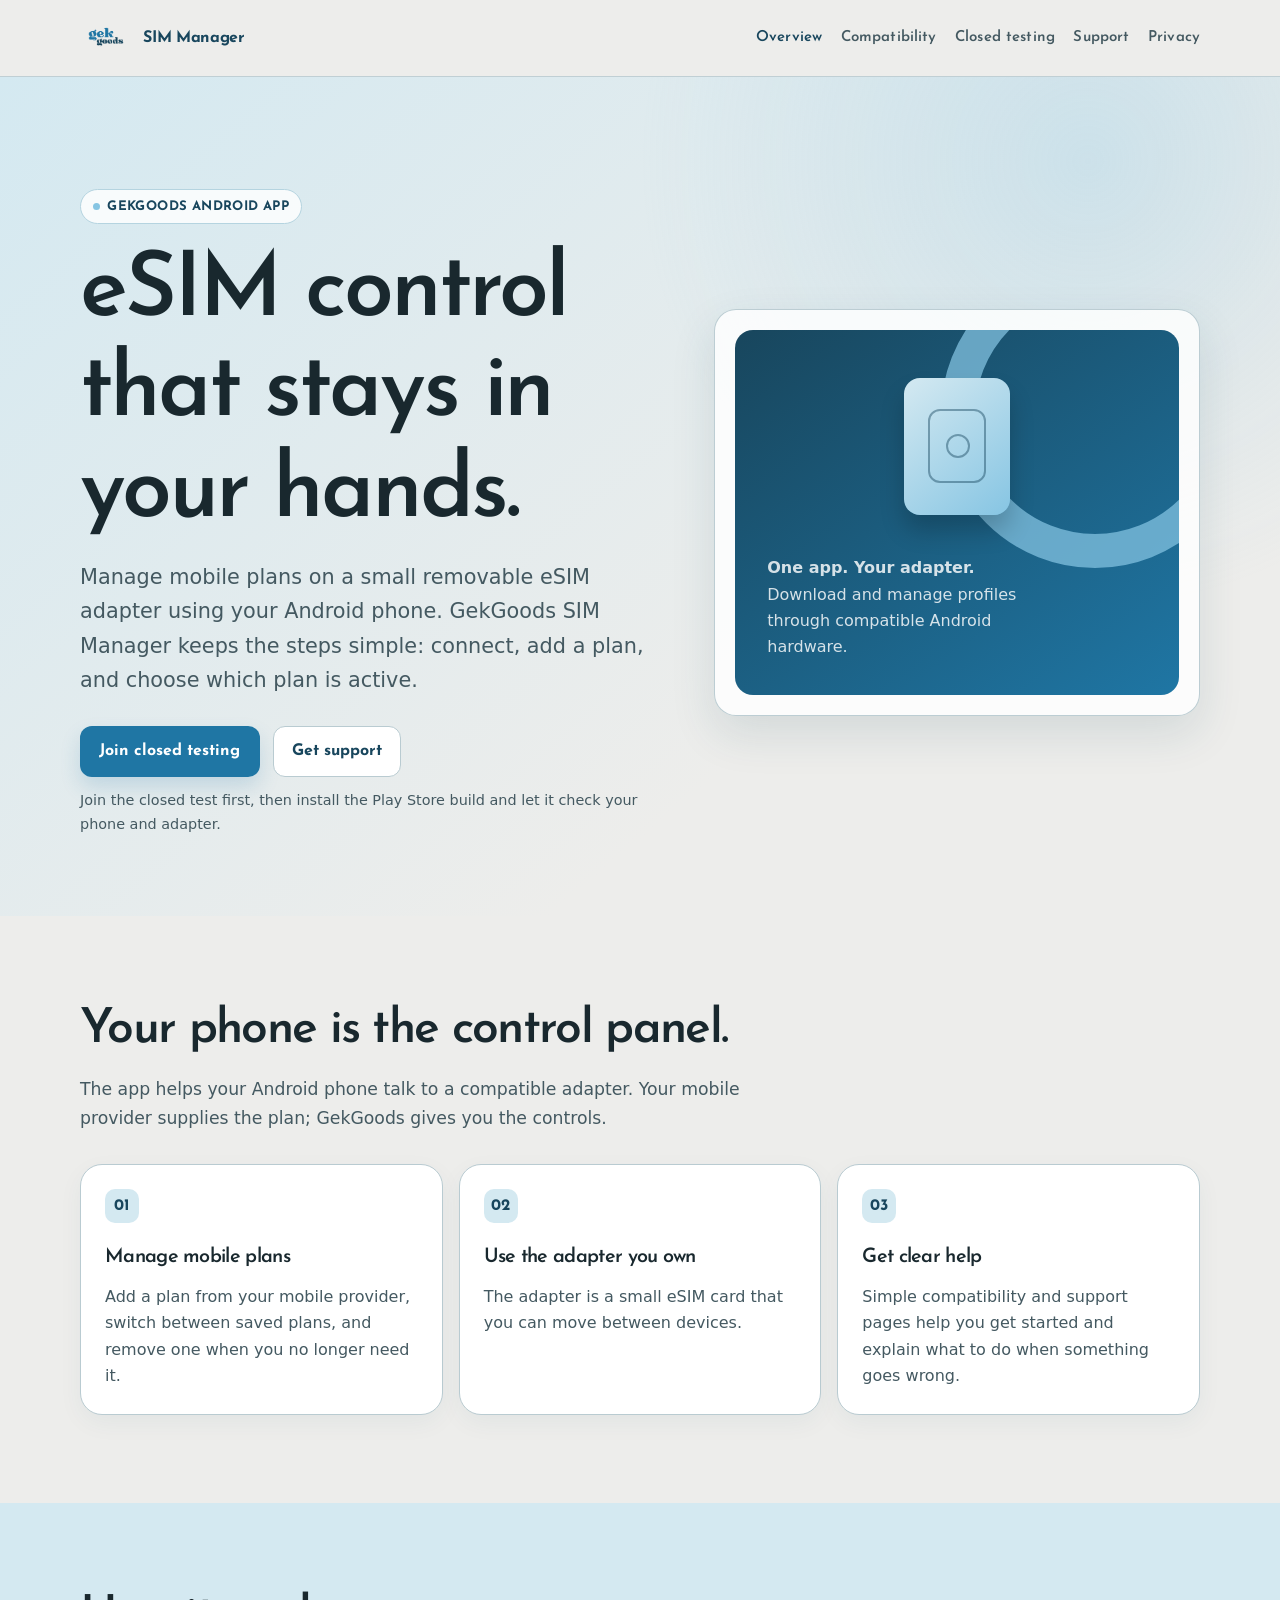
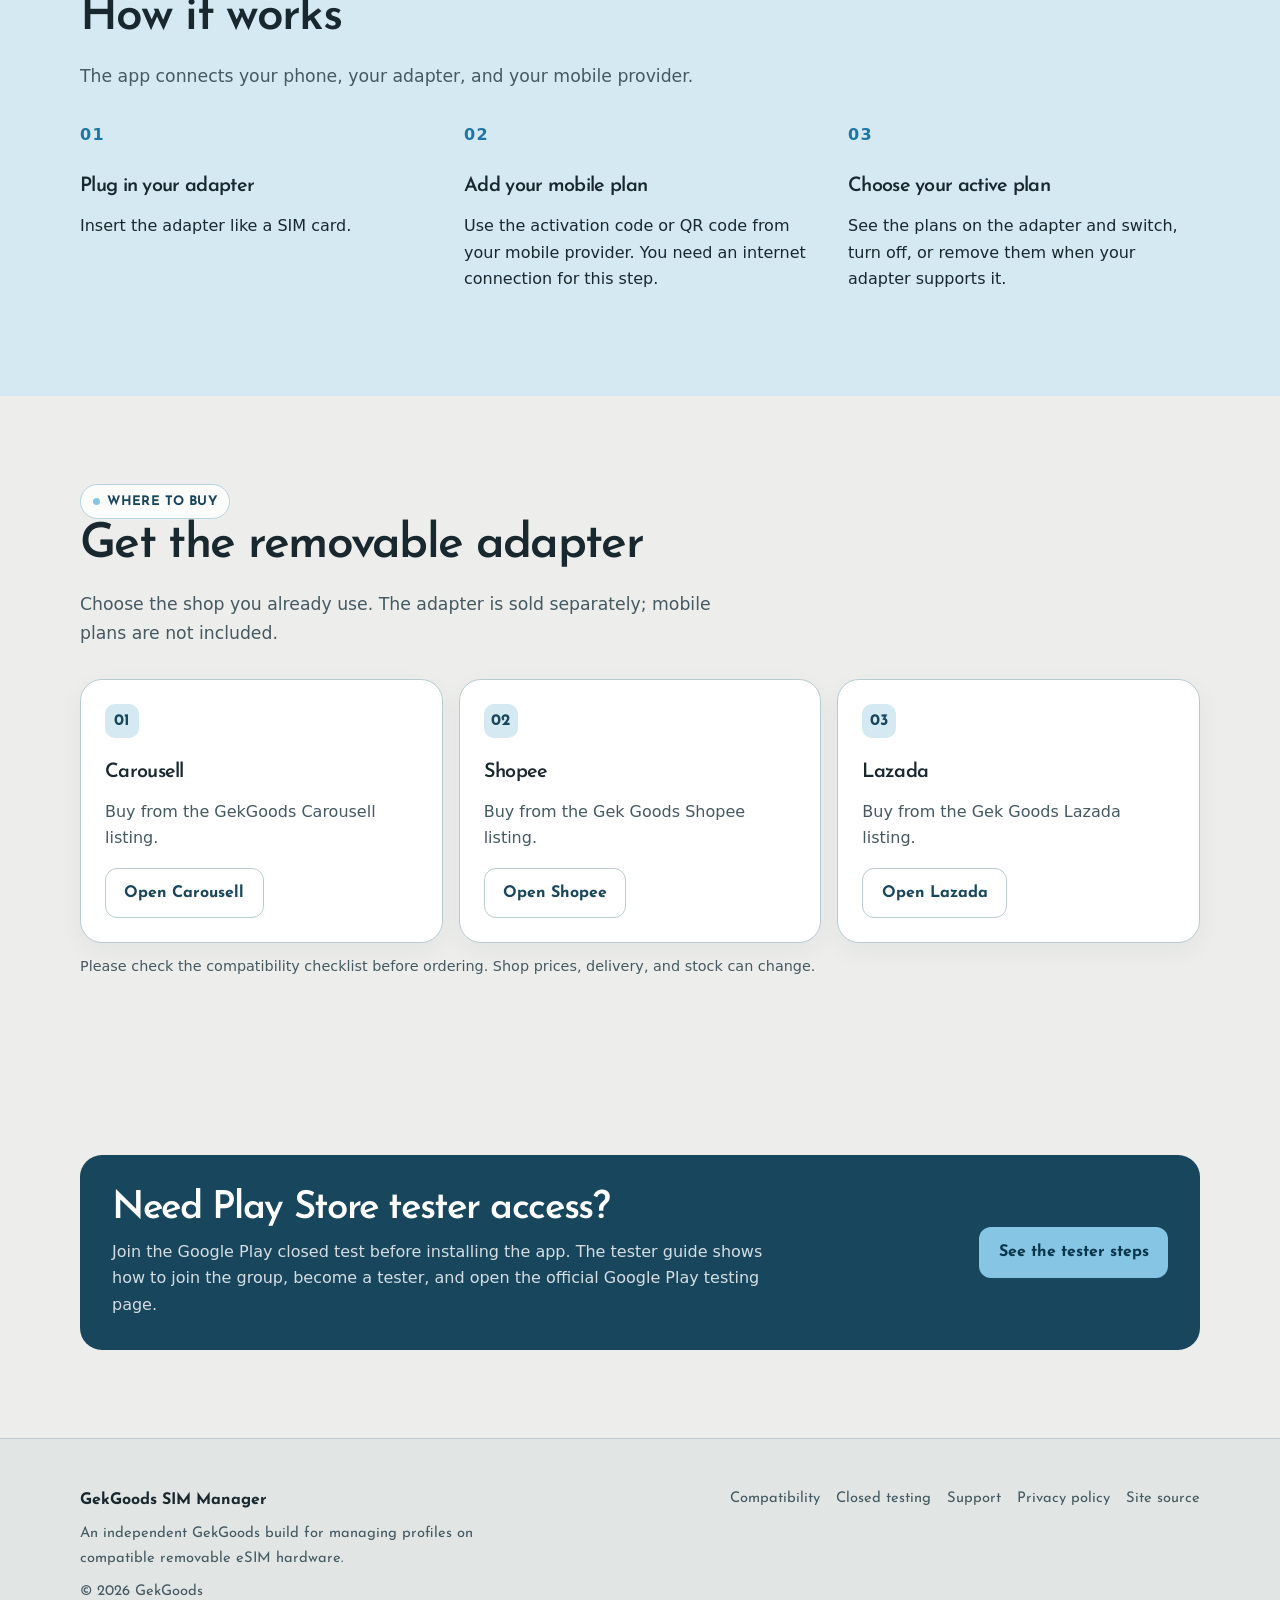
==== commit 47332b03: "Add closed testing navigation" ====
--- a/index.html
+++ b/index.html
@@ -1 +1 @@
-<!doctype html><html lang="en-GB"><head><meta charset="utf-8"><meta name="viewport" content="width=device-width, initial-scale=1"><meta name="theme-color" content="#1f76a4"><title>GekGoods SIM Manager | Manage mobile plans on Android</title><meta name="description" content="GekGoods SIM Manager helps Android users add and manage mobile plans on supported removable eSIM adapters."><link rel="preconnect" href="https://fonts.googleapis.com"><link rel="preconnect" href="https://fonts.gstatic.com" crossorigin><link href="https://fonts.googleapis.com/css2?family=Josefin+Sans:wght@100..700&display=swap" rel="stylesheet"><link rel="stylesheet" href="styles.css"></head><body><a class="skip-link" href="#main">Skip to content</a><header class="site-header"><div class="header-inner"><a class="brand" href="index.html" aria-label="GekGoods SIM Manager home"><img class="brand-logo" src="assets/gekgoods-logo.png" width="52" height="52" alt=""><span class="brand-label">SIM Manager</span></a><nav class="site-nav" aria-label="Main navigation"><a href="index.html" aria-current="page">Overview</a><a href="compatibility.html">Compatibility</a><a href="support.html">Support</a><a href="privacy.html">Privacy</a></nav></div></header><main id="main"><section class="hero"><div class="container hero-grid"><div><span class="eyebrow">GekGoods Android app</span><h1>eSIM control that stays in your hands.</h1><p class="lede">Manage mobile plans on a small removable eSIM adapter using your Android phone. GekGoods SIM Manager keeps the steps simple: connect, add a plan, and choose which plan is active.</p><div class="actions"><a class="button" href="compatibility.html#closed-testing">Join closed testing</a><a class="button secondary" href="support.html">Get support</a></div><p class="microcopy">Join the closed test first, then install the Play Store build and let it check your phone and adapter.</p></div><div class="hero-card" aria-label="Illustration of a removable eSIM adapter"><div class="device-card"><div class="chip" aria-hidden="true"></div><p><strong>One app. Your adapter.</strong><br>Download and manage profiles through compatible Android hardware.</p></div></div></div></section><section class="section"><div class="container"><div class="section-heading"><h2>Your phone is the control panel.</h2><p>The app helps your Android phone talk to a compatible adapter. Your mobile provider supplies the plan; GekGoods gives you the controls.</p></div><div class="cards"><article class="card"><span class="number">01</span><h3>Manage mobile plans</h3><p>Add a plan from your mobile provider, switch between saved plans, and remove one when you no longer need it.</p></article><article class="card"><span class="number">02</span><h3>Use the adapter you own</h3><p>The adapter is a small eSIM card that you can move between devices.</p></article><article class="card"><span class="number">03</span><h3>Get clear help</h3><p>Simple compatibility and support pages help you get started and explain what to do when something goes wrong.</p></article></div></div></section><section class="section tint"><div class="container"><div class="section-heading"><h2>How it works</h2><p>The app connects your phone, your adapter, and your mobile provider.</p></div><div class="steps"><article class="step"><h3>Plug in your adapter</h3><p>Insert the adapter like a SIM card.</p></article><article class="step"><h3>Add your mobile plan</h3><p>Use the activation code or QR code from your mobile provider. You need an internet connection for this step.</p></article><article class="step"><h3>Choose your active plan</h3><p>See the plans on the adapter and switch, turn off, or remove them when your adapter supports it.</p></article></div></div></section><section id="buy" class="section"><div class="container"><div class="section-heading"><span class="eyebrow">Where to buy</span><h2>Get the removable adapter</h2><p>Choose the shop you already use. The adapter is sold separately; mobile plans are not included.</p></div><div class="cards"><article class="card"><span class="number">01</span><h3>Carousell</h3><p>Buy from the GekGoods Carousell listing.</p><a class="button secondary" href="https://carousell.app.link/nykfoWg6f7b" target="_blank" rel="noopener noreferrer">Open Carousell</a></article><article class="card"><span class="number">02</span><h3>Shopee</h3><p>Buy from the Gek Goods Shopee listing.</p><a class="button secondary" href="https://s.shopee.sg/1BGxR1cgXV" target="_blank" rel="noopener noreferrer">Open Shopee</a></article><article class="card"><span class="number">03</span><h3>Lazada</h3><p>Buy from the Gek Goods Lazada listing.</p><a class="button secondary" href="https://s.lazada.sg/s.3YBEF?cc&amp;t=p-i3v8Qvn-sPsNKnp" target="_blank" rel="noopener noreferrer">Open Lazada</a></article></div><p class="microcopy">Please check the compatibility checklist before ordering. Shop prices, delivery, and stock can change.</p></div></section><section class="section"><div class="container"><div class="callout"><div><h2>Need Play Store tester access?</h2><p>Join the Google Play closed test before installing the app. The tester guide shows how to join the group, become a tester, and open the official Play Store listing.</p></div><a class="button" href="compatibility.html#closed-testing">See the tester steps</a></div></div></section></main><footer class="site-footer"><div class="footer-inner"><div><strong>GekGoods SIM Manager</strong><p>An independent GekGoods build for managing profiles on compatible removable eSIM hardware.</p><p class="small">© 2026 GekGoods</p></div><nav class="footer-links" aria-label="Footer navigation"><a href="compatibility.html">Compatibility</a><a href="support.html">Support</a><a href="privacy.html">Privacy policy</a><a href="https://github.com/GekGoods/GekGoods.github.io">Site source</a></nav></div></footer></body></html>
+<!doctype html><html lang="en-GB"><head><meta charset="utf-8"><meta name="viewport" content="width=device-width, initial-scale=1"><meta name="theme-color" content="#1f76a4"><link rel="icon" type="image/png" href="assets/sim-manager-icon.png?v=2"><title>GekGoods SIM Manager | Manage mobile plans on Android</title><meta name="description" content="GekGoods SIM Manager helps Android users add and manage mobile plans on supported removable eSIM adapters."><link rel="preconnect" href="https://fonts.googleapis.com"><link rel="preconnect" href="https://fonts.gstatic.com" crossorigin><link href="https://fonts.googleapis.com/css2?family=Josefin+Sans:wght@100..700&display=swap" rel="stylesheet"><link rel="stylesheet" href="styles.css"></head><body><a class="skip-link" href="#main">Skip to content</a><header class="site-header"><div class="header-inner"><a class="brand" href="index.html" aria-label="GekGoods SIM Manager home"><img class="brand-logo" src="assets/gekgoods-logo.png" width="52" height="52" alt=""><span class="brand-label">SIM Manager</span></a><nav class="site-nav" aria-label="Main navigation"><a href="index.html" aria-current="page">Overview</a><a href="compatibility.html">Compatibility</a><a href="compatibility.html#closed-testing">Closed testing</a><a href="support.html">Support</a><a href="privacy.html">Privacy</a></nav></div></header><main id="main"><section class="hero"><div class="container hero-grid"><div><span class="eyebrow">GekGoods Android app</span><h1>eSIM control that stays in your hands.</h1><p class="lede">Manage mobile plans on a small removable eSIM adapter using your Android phone. GekGoods SIM Manager keeps the steps simple: connect, add a plan, and choose which plan is active.</p><div class="actions"><a class="button" href="compatibility.html#closed-testing">Join closed testing</a><a class="button secondary" href="support.html">Get support</a></div><p class="microcopy">Join the closed test first, then install the Play Store build and let it check your phone and adapter.</p></div><div class="hero-card" aria-label="Illustration of a removable eSIM adapter"><div class="device-card"><div class="chip" aria-hidden="true"></div><p><strong>One app. Your adapter.</strong><br>Download and manage profiles through compatible Android hardware.</p></div></div></div></section><section class="section"><div class="container"><div class="section-heading"><h2>Your phone is the control panel.</h2><p>The app helps your Android phone talk to a compatible adapter. Your mobile provider supplies the plan; GekGoods gives you the controls.</p></div><div class="cards"><article class="card"><span class="number">01</span><h3>Manage mobile plans</h3><p>Add a plan from your mobile provider, switch between saved plans, and remove one when you no longer need it.</p></article><article class="card"><span class="number">02</span><h3>Use the adapter you own</h3><p>The adapter is a small eSIM card that you can move between devices.</p></article><article class="card"><span class="number">03</span><h3>Get clear help</h3><p>Simple compatibility and support pages help you get started and explain what to do when something goes wrong.</p></article></div></div></section><section class="section tint"><div class="container"><div class="section-heading"><h2>How it works</h2><p>The app connects your phone, your adapter, and your mobile provider.</p></div><div class="steps"><article class="step"><h3>Plug in your adapter</h3><p>Insert the adapter like a SIM card.</p></article><article class="step"><h3>Add your mobile plan</h3><p>Use the activation code or QR code from your mobile provider. You need an internet connection for this step.</p></article><article class="step"><h3>Choose your active plan</h3><p>See the plans on the adapter and switch, turn off, or remove them when your adapter supports it.</p></article></div></div></section><section id="buy" class="section"><div class="container"><div class="section-heading"><span class="eyebrow">Where to buy</span><h2>Get the removable adapter</h2><p>Choose the shop you already use. The adapter is sold separately; mobile plans are not included.</p></div><div class="cards"><article class="card"><span class="number">01</span><h3>Carousell</h3><p>Buy from the GekGoods Carousell listing.</p><a class="button secondary" href="https://carousell.app.link/nykfoWg6f7b" target="_blank" rel="noopener noreferrer">Open Carousell</a></article><article class="card"><span class="number">02</span><h3>Shopee</h3><p>Buy from the Gek Goods Shopee listing.</p><a class="button secondary" href="https://s.shopee.sg/1BGxR1cgXV" target="_blank" rel="noopener noreferrer">Open Shopee</a></article><article class="card"><span class="number">03</span><h3>Lazada</h3><p>Buy from the Gek Goods Lazada listing.</p><a class="button secondary" href="https://s.lazada.sg/s.3YBEF?cc&amp;t=p-i3v8Qvn-sPsNKnp" target="_blank" rel="noopener noreferrer">Open Lazada</a></article></div><p class="microcopy">Please check the compatibility checklist before ordering. Shop prices, delivery, and stock can change.</p></div></section><section class="section"><div class="container"><div class="callout"><div><h2>Need Play Store tester access?</h2><p>Join the Google Play closed test before installing the app. The tester guide shows how to join the group, become a tester, and open the official Google Play testing page.</p></div><a class="button" href="compatibility.html#closed-testing">See the tester steps</a></div></div></section></main><footer class="site-footer"><div class="footer-inner"><div><strong>GekGoods SIM Manager</strong><p>An independent GekGoods build for managing profiles on compatible removable eSIM hardware.</p><p class="small">© 2026 GekGoods</p></div><nav class="footer-links" aria-label="Footer navigation"><a href="compatibility.html">Compatibility</a><a href="compatibility.html#closed-testing">Closed testing</a><a href="support.html">Support</a><a href="privacy.html">Privacy policy</a><a href="https://github.com/GekGoods/GekGoods.github.io">Site source</a></nav></div></footer></body></html>
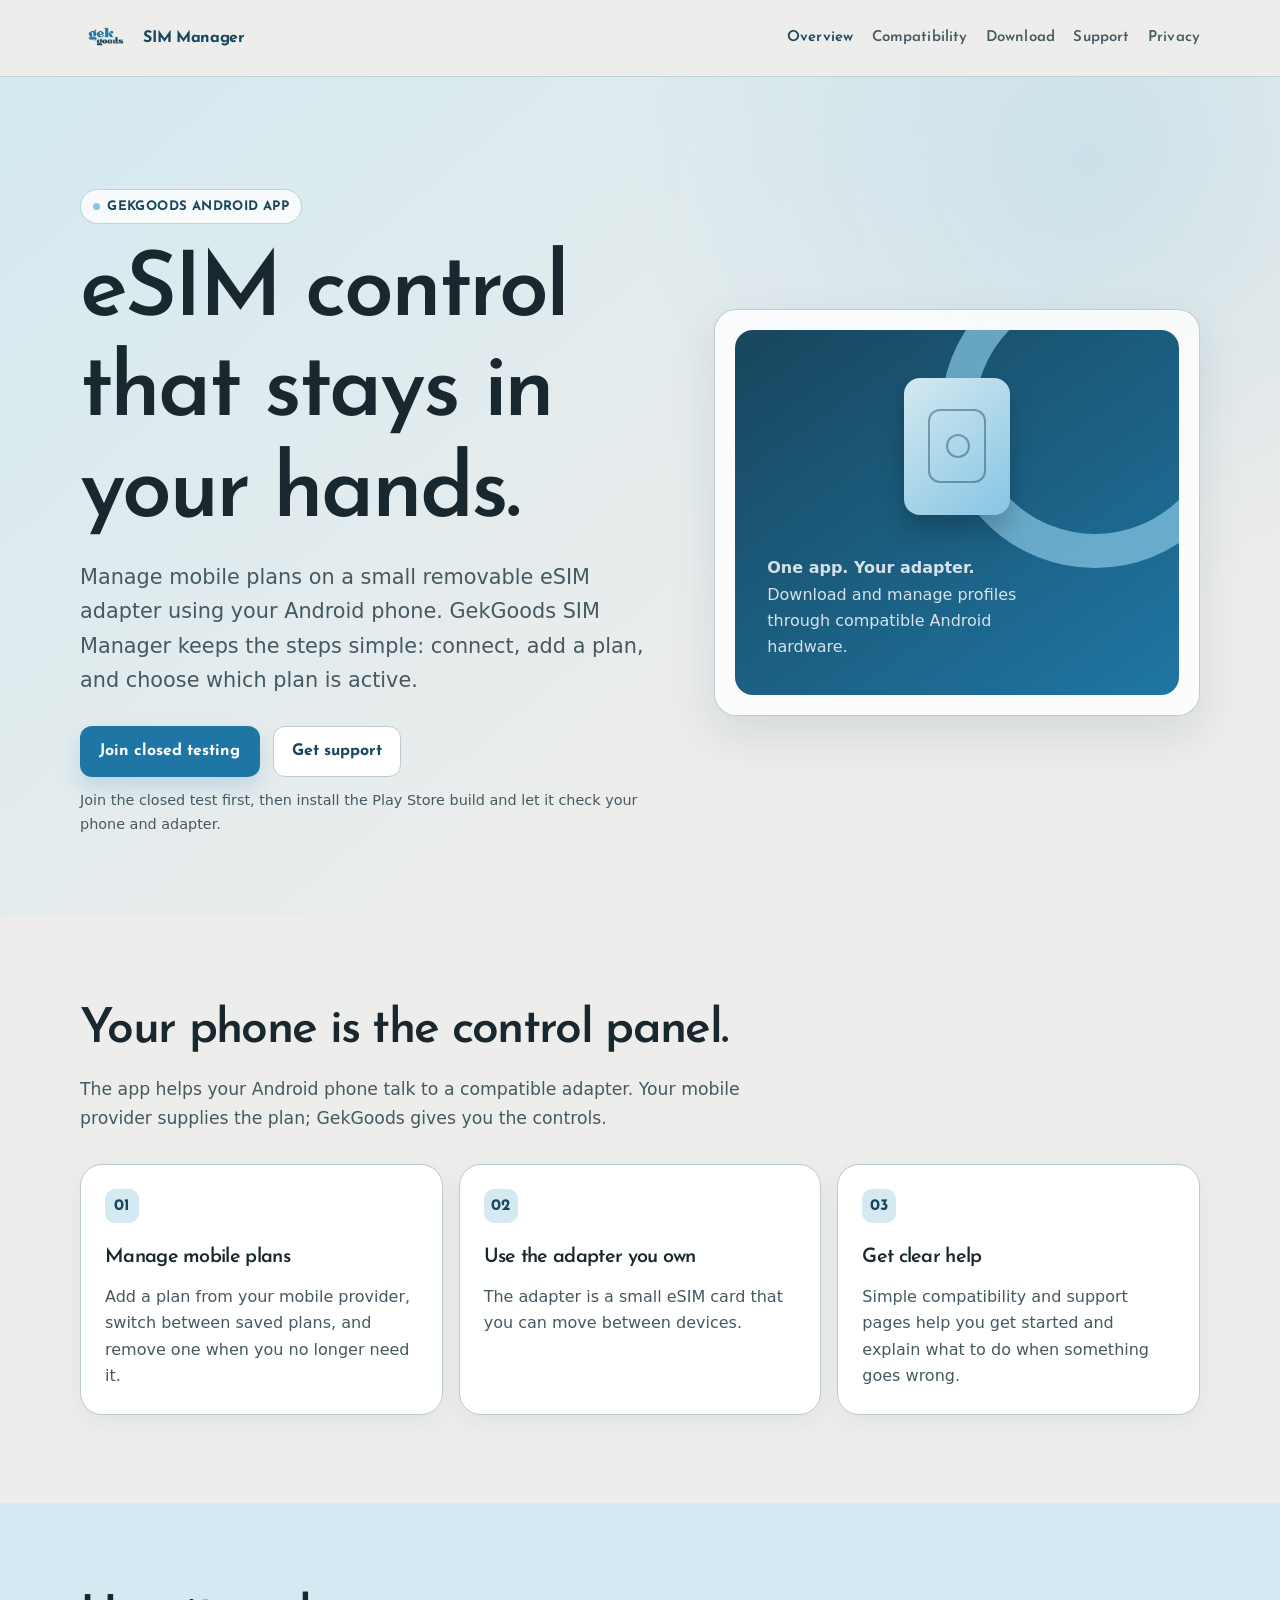
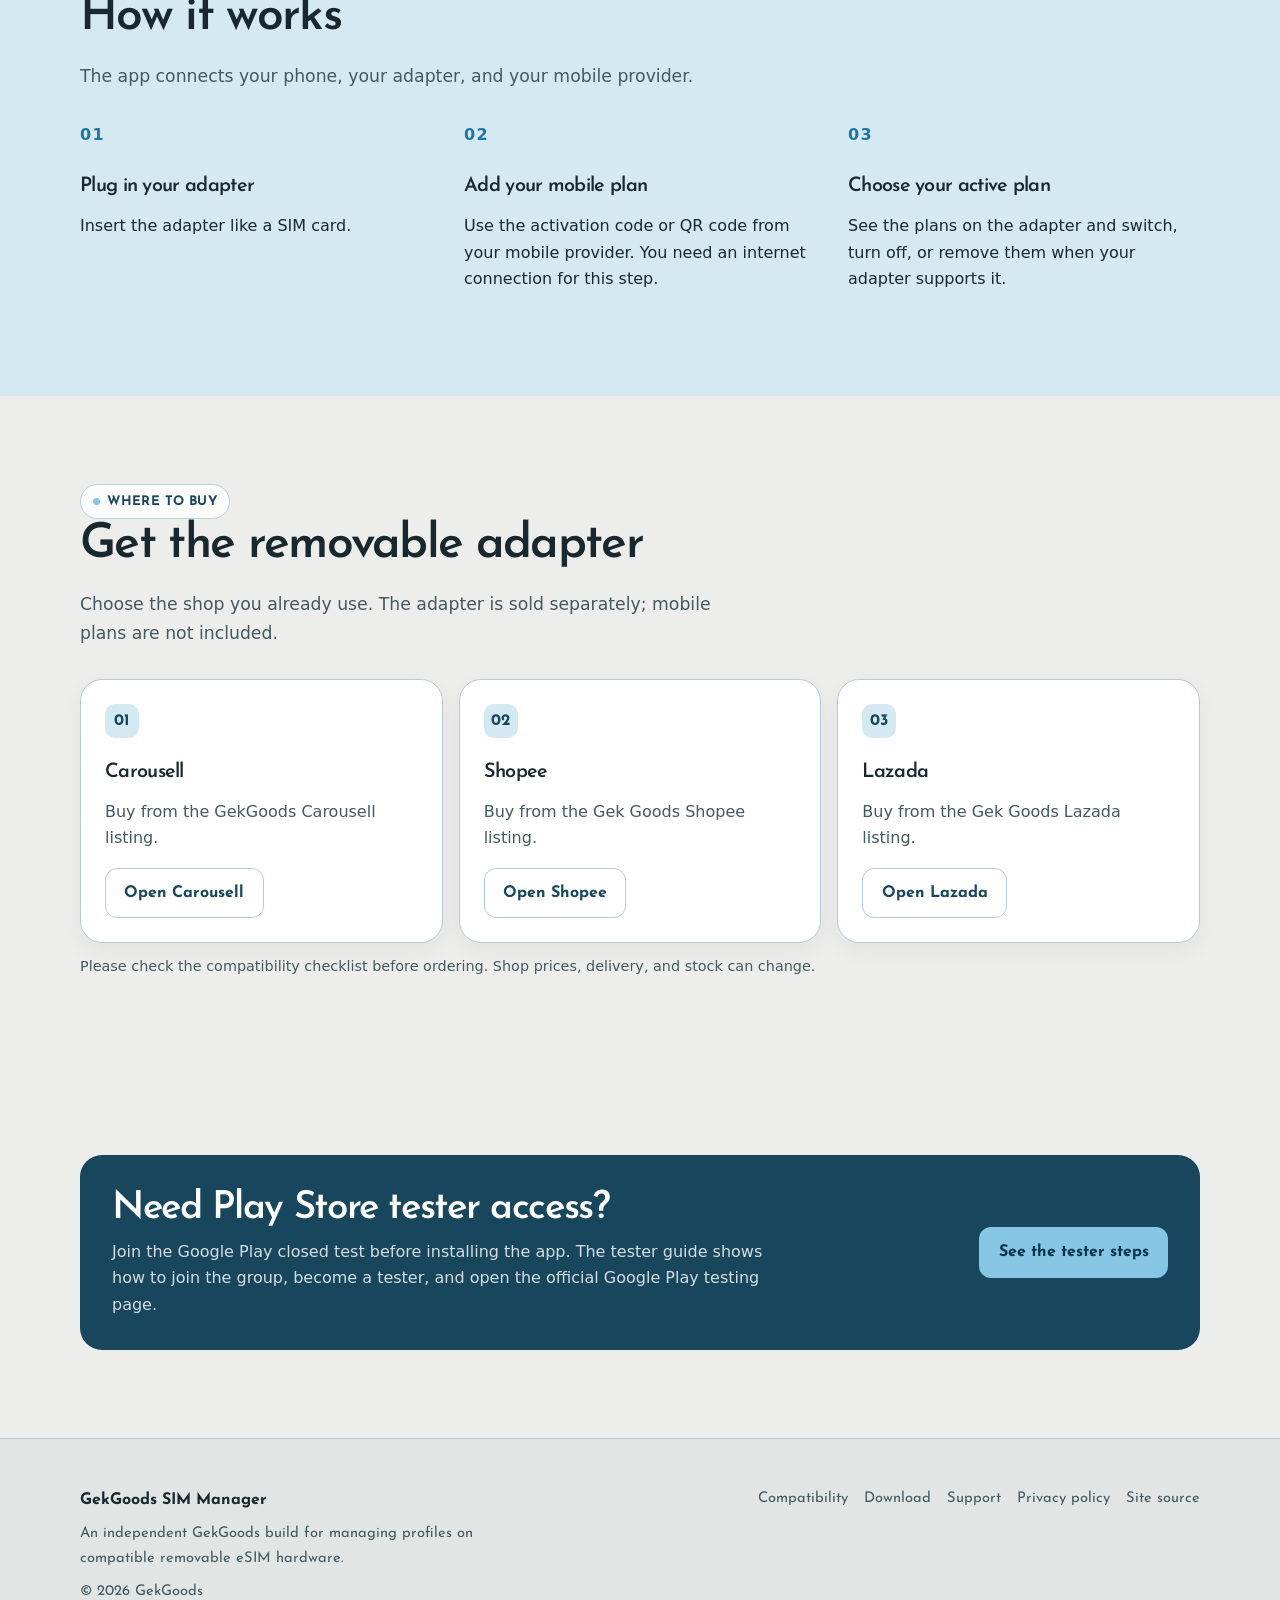
==== commit dc10b3c1: "Use plain Download navigation label" ====
--- a/index.html
+++ b/index.html
@@ -1 +1 @@
-<!doctype html><html lang="en-GB"><head><meta charset="utf-8"><meta name="viewport" content="width=device-width, initial-scale=1"><meta name="theme-color" content="#1f76a4"><link rel="icon" type="image/png" href="assets/sim-manager-icon.png?v=2"><title>GekGoods SIM Manager | Manage mobile plans on Android</title><meta name="description" content="GekGoods SIM Manager helps Android users add and manage mobile plans on supported removable eSIM adapters."><link rel="preconnect" href="https://fonts.googleapis.com"><link rel="preconnect" href="https://fonts.gstatic.com" crossorigin><link href="https://fonts.googleapis.com/css2?family=Josefin+Sans:wght@100..700&display=swap" rel="stylesheet"><link rel="stylesheet" href="styles.css"></head><body><a class="skip-link" href="#main">Skip to content</a><header class="site-header"><div class="header-inner"><a class="brand" href="index.html" aria-label="GekGoods SIM Manager home"><img class="brand-logo" src="assets/gekgoods-logo.png" width="52" height="52" alt=""><span class="brand-label">SIM Manager</span></a><nav class="site-nav" aria-label="Main navigation"><a href="index.html" aria-current="page">Overview</a><a href="compatibility.html">Compatibility</a><a href="compatibility.html#closed-testing">Closed testing</a><a href="support.html">Support</a><a href="privacy.html">Privacy</a></nav></div></header><main id="main"><section class="hero"><div class="container hero-grid"><div><span class="eyebrow">GekGoods Android app</span><h1>eSIM control that stays in your hands.</h1><p class="lede">Manage mobile plans on a small removable eSIM adapter using your Android phone. GekGoods SIM Manager keeps the steps simple: connect, add a plan, and choose which plan is active.</p><div class="actions"><a class="button" href="compatibility.html#closed-testing">Join closed testing</a><a class="button secondary" href="support.html">Get support</a></div><p class="microcopy">Join the closed test first, then install the Play Store build and let it check your phone and adapter.</p></div><div class="hero-card" aria-label="Illustration of a removable eSIM adapter"><div class="device-card"><div class="chip" aria-hidden="true"></div><p><strong>One app. Your adapter.</strong><br>Download and manage profiles through compatible Android hardware.</p></div></div></div></section><section class="section"><div class="container"><div class="section-heading"><h2>Your phone is the control panel.</h2><p>The app helps your Android phone talk to a compatible adapter. Your mobile provider supplies the plan; GekGoods gives you the controls.</p></div><div class="cards"><article class="card"><span class="number">01</span><h3>Manage mobile plans</h3><p>Add a plan from your mobile provider, switch between saved plans, and remove one when you no longer need it.</p></article><article class="card"><span class="number">02</span><h3>Use the adapter you own</h3><p>The adapter is a small eSIM card that you can move between devices.</p></article><article class="card"><span class="number">03</span><h3>Get clear help</h3><p>Simple compatibility and support pages help you get started and explain what to do when something goes wrong.</p></article></div></div></section><section class="section tint"><div class="container"><div class="section-heading"><h2>How it works</h2><p>The app connects your phone, your adapter, and your mobile provider.</p></div><div class="steps"><article class="step"><h3>Plug in your adapter</h3><p>Insert the adapter like a SIM card.</p></article><article class="step"><h3>Add your mobile plan</h3><p>Use the activation code or QR code from your mobile provider. You need an internet connection for this step.</p></article><article class="step"><h3>Choose your active plan</h3><p>See the plans on the adapter and switch, turn off, or remove them when your adapter supports it.</p></article></div></div></section><section id="buy" class="section"><div class="container"><div class="section-heading"><span class="eyebrow">Where to buy</span><h2>Get the removable adapter</h2><p>Choose the shop you already use. The adapter is sold separately; mobile plans are not included.</p></div><div class="cards"><article class="card"><span class="number">01</span><h3>Carousell</h3><p>Buy from the GekGoods Carousell listing.</p><a class="button secondary" href="https://carousell.app.link/nykfoWg6f7b" target="_blank" rel="noopener noreferrer">Open Carousell</a></article><article class="card"><span class="number">02</span><h3>Shopee</h3><p>Buy from the Gek Goods Shopee listing.</p><a class="button secondary" href="https://s.shopee.sg/1BGxR1cgXV" target="_blank" rel="noopener noreferrer">Open Shopee</a></article><article class="card"><span class="number">03</span><h3>Lazada</h3><p>Buy from the Gek Goods Lazada listing.</p><a class="button secondary" href="https://s.lazada.sg/s.3YBEF?cc&amp;t=p-i3v8Qvn-sPsNKnp" target="_blank" rel="noopener noreferrer">Open Lazada</a></article></div><p class="microcopy">Please check the compatibility checklist before ordering. Shop prices, delivery, and stock can change.</p></div></section><section class="section"><div class="container"><div class="callout"><div><h2>Need Play Store tester access?</h2><p>Join the Google Play closed test before installing the app. The tester guide shows how to join the group, become a tester, and open the official Google Play testing page.</p></div><a class="button" href="compatibility.html#closed-testing">See the tester steps</a></div></div></section></main><footer class="site-footer"><div class="footer-inner"><div><strong>GekGoods SIM Manager</strong><p>An independent GekGoods build for managing profiles on compatible removable eSIM hardware.</p><p class="small">© 2026 GekGoods</p></div><nav class="footer-links" aria-label="Footer navigation"><a href="compatibility.html">Compatibility</a><a href="compatibility.html#closed-testing">Closed testing</a><a href="support.html">Support</a><a href="privacy.html">Privacy policy</a><a href="https://github.com/GekGoods/GekGoods.github.io">Site source</a></nav></div></footer></body></html>
+<!doctype html><html lang="en-GB"><head><meta charset="utf-8"><meta name="viewport" content="width=device-width, initial-scale=1"><meta name="theme-color" content="#1f76a4"><link rel="icon" type="image/png" href="assets/sim-manager-icon.png?v=2"><title>GekGoods SIM Manager | Manage mobile plans on Android</title><meta name="description" content="GekGoods SIM Manager helps Android users add and manage mobile plans on supported removable eSIM adapters."><link rel="preconnect" href="https://fonts.googleapis.com"><link rel="preconnect" href="https://fonts.gstatic.com" crossorigin><link href="https://fonts.googleapis.com/css2?family=Josefin+Sans:wght@100..700&display=swap" rel="stylesheet"><link rel="stylesheet" href="styles.css"></head><body><a class="skip-link" href="#main">Skip to content</a><header class="site-header"><div class="header-inner"><a class="brand" href="index.html" aria-label="GekGoods SIM Manager home"><img class="brand-logo" src="assets/gekgoods-logo.png" width="52" height="52" alt=""><span class="brand-label">SIM Manager</span></a><nav class="site-nav" aria-label="Main navigation"><a href="index.html" aria-current="page">Overview</a><a href="compatibility.html">Compatibility</a><a href="compatibility.html#closed-testing">Download</a><a href="support.html">Support</a><a href="privacy.html">Privacy</a></nav></div></header><main id="main"><section class="hero"><div class="container hero-grid"><div><span class="eyebrow">GekGoods Android app</span><h1>eSIM control that stays in your hands.</h1><p class="lede">Manage mobile plans on a small removable eSIM adapter using your Android phone. GekGoods SIM Manager keeps the steps simple: connect, add a plan, and choose which plan is active.</p><div class="actions"><a class="button" href="compatibility.html#closed-testing">Join closed testing</a><a class="button secondary" href="support.html">Get support</a></div><p class="microcopy">Join the closed test first, then install the Play Store build and let it check your phone and adapter.</p></div><div class="hero-card" aria-label="Illustration of a removable eSIM adapter"><div class="device-card"><div class="chip" aria-hidden="true"></div><p><strong>One app. Your adapter.</strong><br>Download and manage profiles through compatible Android hardware.</p></div></div></div></section><section class="section"><div class="container"><div class="section-heading"><h2>Your phone is the control panel.</h2><p>The app helps your Android phone talk to a compatible adapter. Your mobile provider supplies the plan; GekGoods gives you the controls.</p></div><div class="cards"><article class="card"><span class="number">01</span><h3>Manage mobile plans</h3><p>Add a plan from your mobile provider, switch between saved plans, and remove one when you no longer need it.</p></article><article class="card"><span class="number">02</span><h3>Use the adapter you own</h3><p>The adapter is a small eSIM card that you can move between devices.</p></article><article class="card"><span class="number">03</span><h3>Get clear help</h3><p>Simple compatibility and support pages help you get started and explain what to do when something goes wrong.</p></article></div></div></section><section class="section tint"><div class="container"><div class="section-heading"><h2>How it works</h2><p>The app connects your phone, your adapter, and your mobile provider.</p></div><div class="steps"><article class="step"><h3>Plug in your adapter</h3><p>Insert the adapter like a SIM card.</p></article><article class="step"><h3>Add your mobile plan</h3><p>Use the activation code or QR code from your mobile provider. You need an internet connection for this step.</p></article><article class="step"><h3>Choose your active plan</h3><p>See the plans on the adapter and switch, turn off, or remove them when your adapter supports it.</p></article></div></div></section><section id="buy" class="section"><div class="container"><div class="section-heading"><span class="eyebrow">Where to buy</span><h2>Get the removable adapter</h2><p>Choose the shop you already use. The adapter is sold separately; mobile plans are not included.</p></div><div class="cards"><article class="card"><span class="number">01</span><h3>Carousell</h3><p>Buy from the GekGoods Carousell listing.</p><a class="button secondary" href="https://carousell.app.link/nykfoWg6f7b" target="_blank" rel="noopener noreferrer">Open Carousell</a></article><article class="card"><span class="number">02</span><h3>Shopee</h3><p>Buy from the Gek Goods Shopee listing.</p><a class="button secondary" href="https://s.shopee.sg/1BGxR1cgXV" target="_blank" rel="noopener noreferrer">Open Shopee</a></article><article class="card"><span class="number">03</span><h3>Lazada</h3><p>Buy from the Gek Goods Lazada listing.</p><a class="button secondary" href="https://s.lazada.sg/s.3YBEF?cc&amp;t=p-i3v8Qvn-sPsNKnp" target="_blank" rel="noopener noreferrer">Open Lazada</a></article></div><p class="microcopy">Please check the compatibility checklist before ordering. Shop prices, delivery, and stock can change.</p></div></section><section class="section"><div class="container"><div class="callout"><div><h2>Need Play Store tester access?</h2><p>Join the Google Play closed test before installing the app. The tester guide shows how to join the group, become a tester, and open the official Google Play testing page.</p></div><a class="button" href="compatibility.html#closed-testing">See the tester steps</a></div></div></section></main><footer class="site-footer"><div class="footer-inner"><div><strong>GekGoods SIM Manager</strong><p>An independent GekGoods build for managing profiles on compatible removable eSIM hardware.</p><p class="small">© 2026 GekGoods</p></div><nav class="footer-links" aria-label="Footer navigation"><a href="compatibility.html">Compatibility</a><a href="compatibility.html#closed-testing">Download</a><a href="support.html">Support</a><a href="privacy.html">Privacy policy</a><a href="https://github.com/GekGoods/GekGoods.github.io">Site source</a></nav></div></footer></body></html>
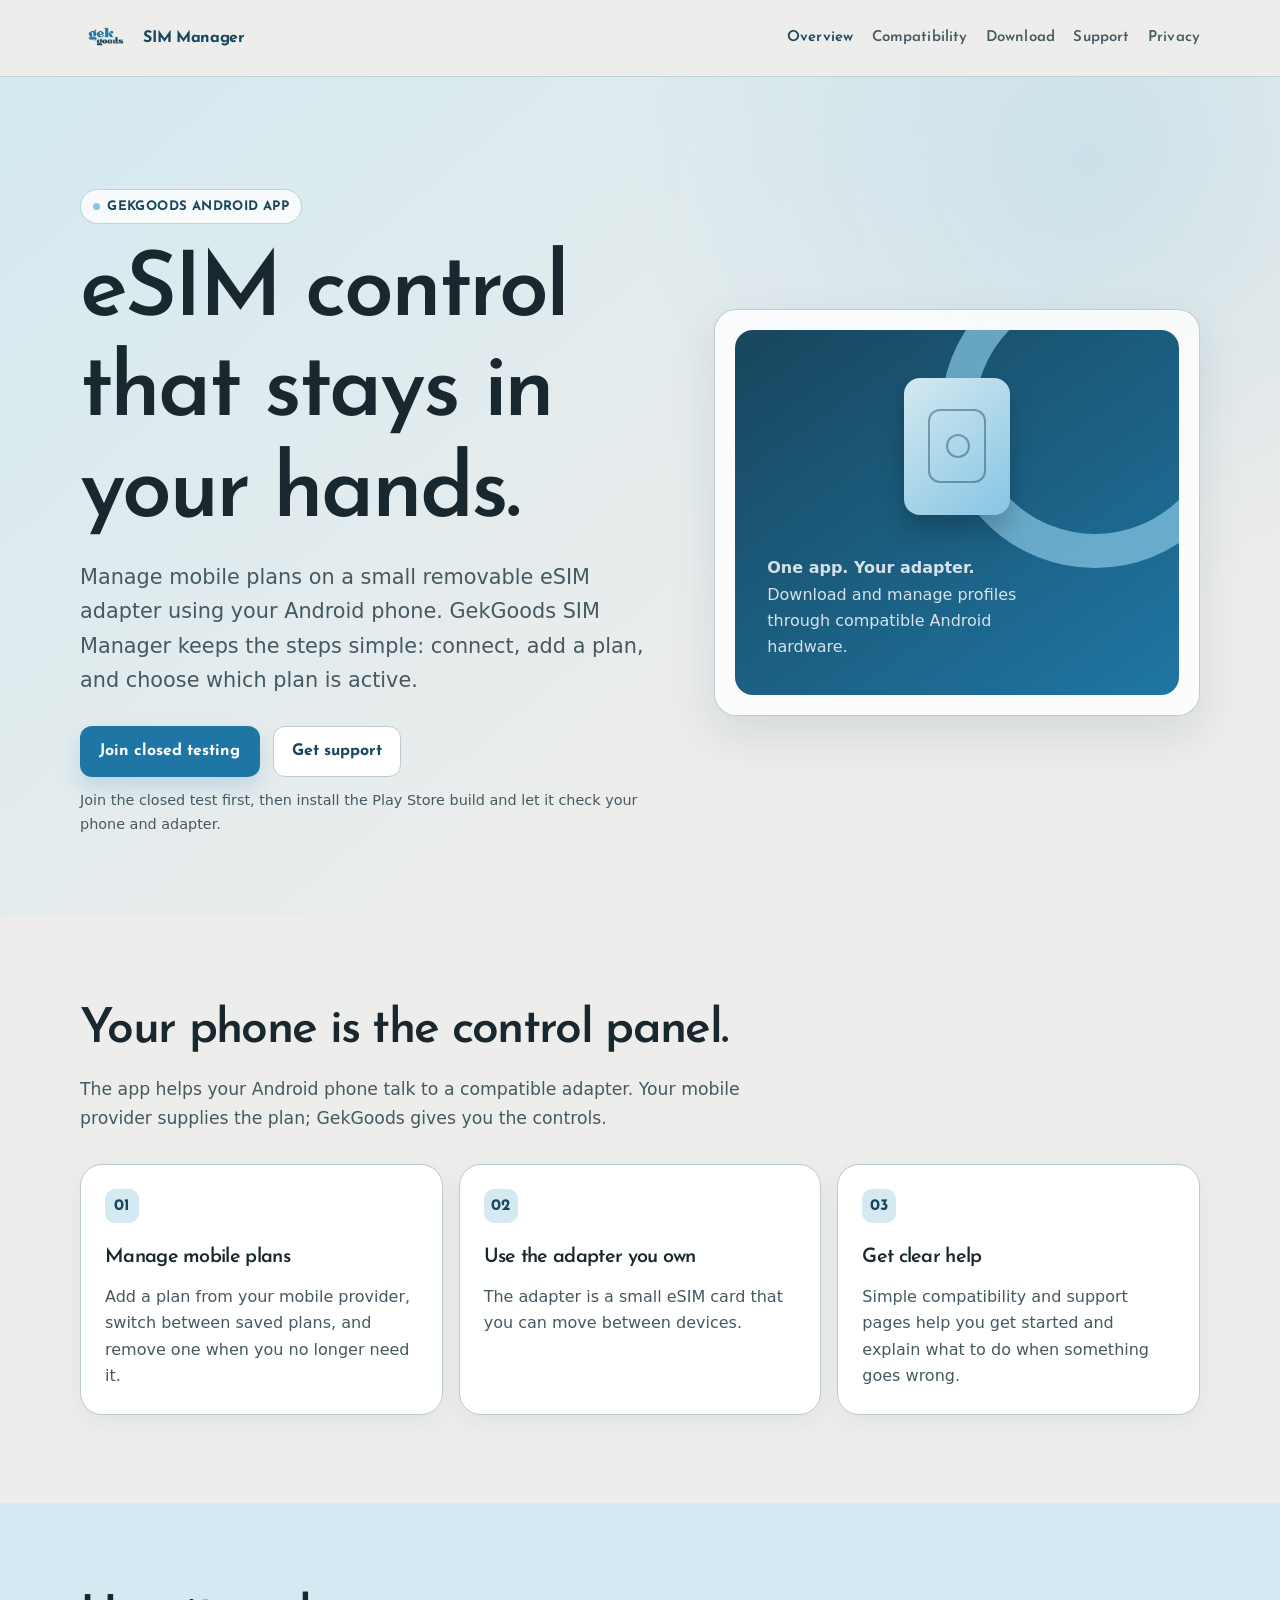
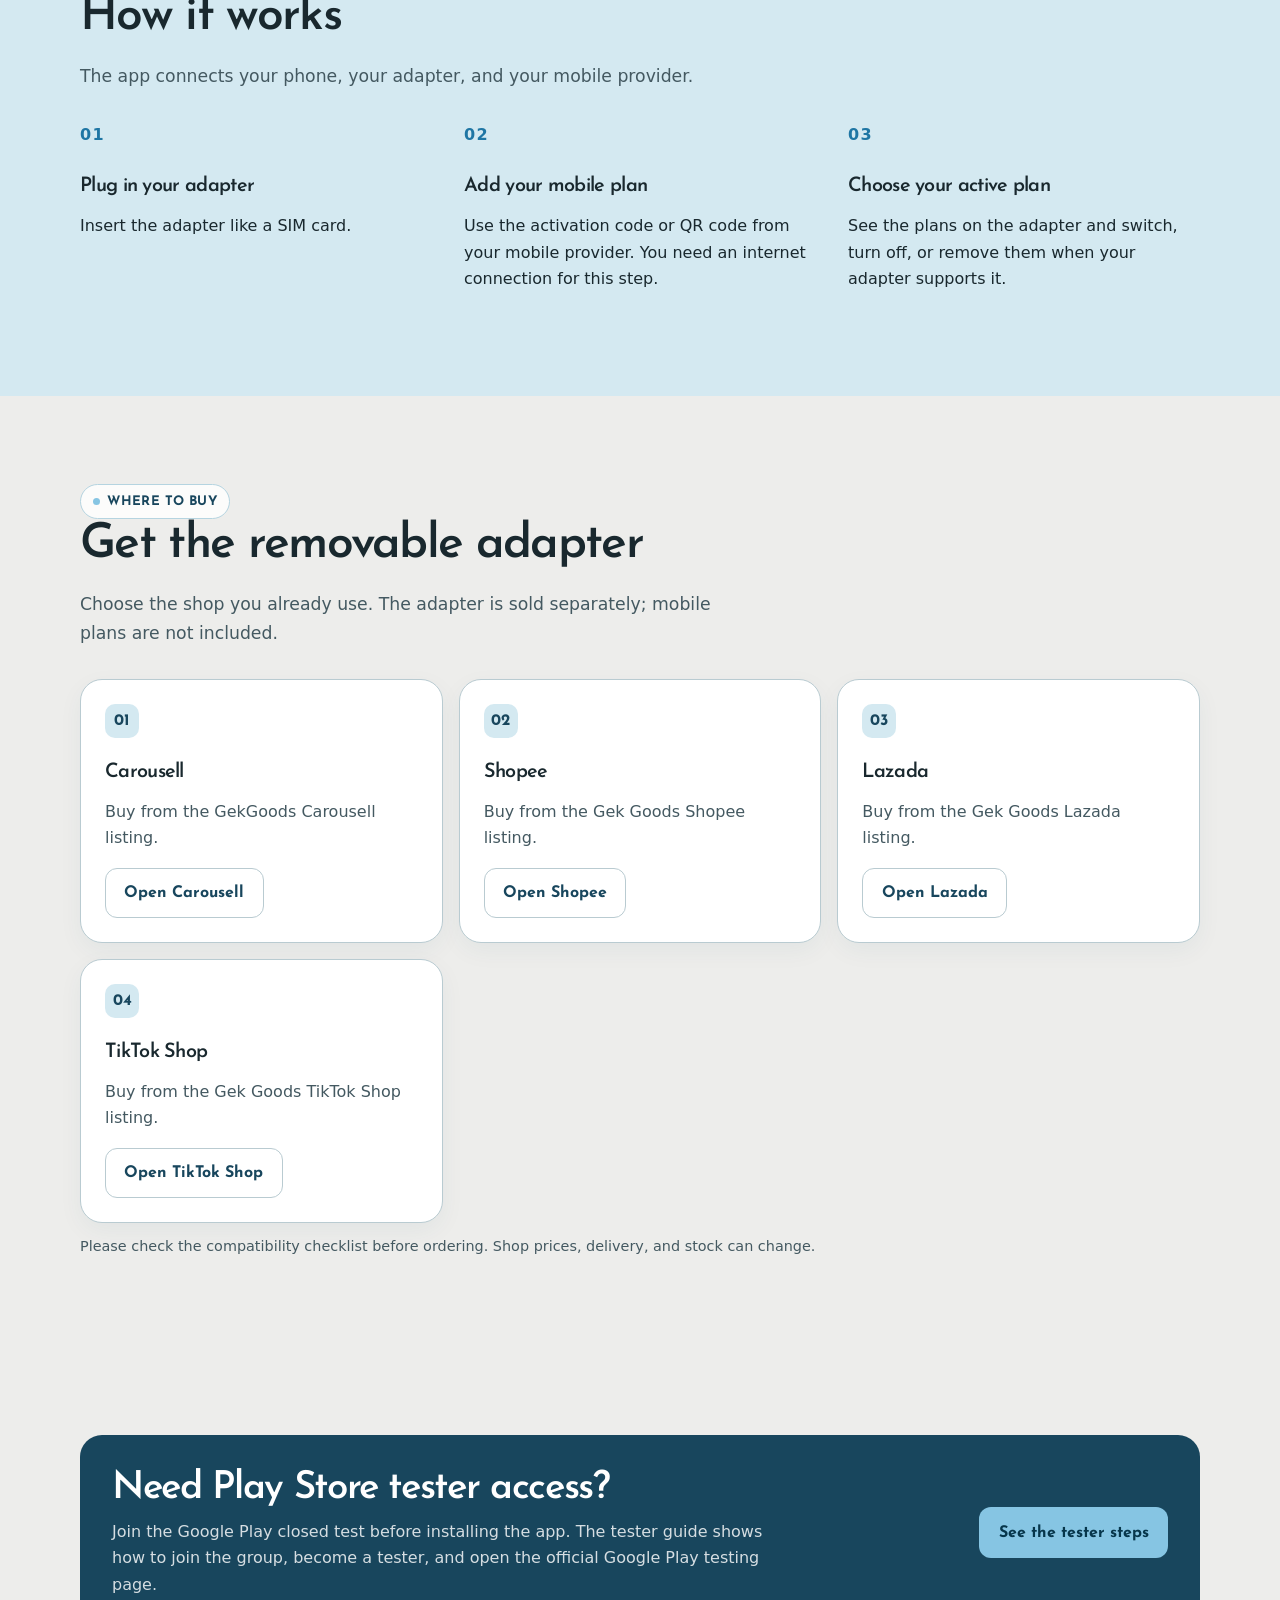
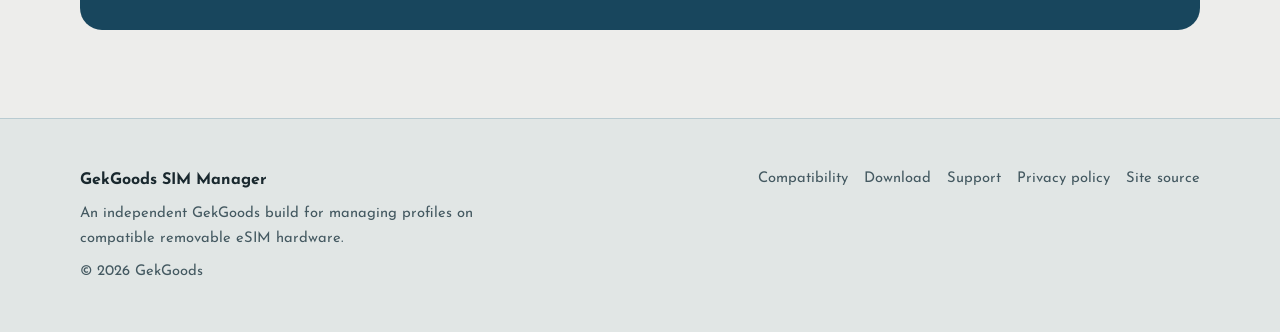
==== commit 54b71430: "Add TikTok Shop buying channel" ====
--- a/index.html
+++ b/index.html
@@ -1 +1 @@
-<!doctype html><html lang="en-GB"><head><meta charset="utf-8"><meta name="viewport" content="width=device-width, initial-scale=1"><meta name="theme-color" content="#1f76a4"><link rel="icon" type="image/png" href="assets/sim-manager-icon.png?v=2"><title>GekGoods SIM Manager | Manage mobile plans on Android</title><meta name="description" content="GekGoods SIM Manager helps Android users add and manage mobile plans on supported removable eSIM adapters."><link rel="preconnect" href="https://fonts.googleapis.com"><link rel="preconnect" href="https://fonts.gstatic.com" crossorigin><link href="https://fonts.googleapis.com/css2?family=Josefin+Sans:wght@100..700&display=swap" rel="stylesheet"><link rel="stylesheet" href="styles.css"></head><body><a class="skip-link" href="#main">Skip to content</a><header class="site-header"><div class="header-inner"><a class="brand" href="index.html" aria-label="GekGoods SIM Manager home"><img class="brand-logo" src="assets/gekgoods-logo.png" width="52" height="52" alt=""><span class="brand-label">SIM Manager</span></a><nav class="site-nav" aria-label="Main navigation"><a href="index.html" aria-current="page">Overview</a><a href="compatibility.html">Compatibility</a><a href="compatibility.html#closed-testing">Download</a><a href="support.html">Support</a><a href="privacy.html">Privacy</a></nav></div></header><main id="main"><section class="hero"><div class="container hero-grid"><div><span class="eyebrow">GekGoods Android app</span><h1>eSIM control that stays in your hands.</h1><p class="lede">Manage mobile plans on a small removable eSIM adapter using your Android phone. GekGoods SIM Manager keeps the steps simple: connect, add a plan, and choose which plan is active.</p><div class="actions"><a class="button" href="compatibility.html#closed-testing">Join closed testing</a><a class="button secondary" href="support.html">Get support</a></div><p class="microcopy">Join the closed test first, then install the Play Store build and let it check your phone and adapter.</p></div><div class="hero-card" aria-label="Illustration of a removable eSIM adapter"><div class="device-card"><div class="chip" aria-hidden="true"></div><p><strong>One app. Your adapter.</strong><br>Download and manage profiles through compatible Android hardware.</p></div></div></div></section><section class="section"><div class="container"><div class="section-heading"><h2>Your phone is the control panel.</h2><p>The app helps your Android phone talk to a compatible adapter. Your mobile provider supplies the plan; GekGoods gives you the controls.</p></div><div class="cards"><article class="card"><span class="number">01</span><h3>Manage mobile plans</h3><p>Add a plan from your mobile provider, switch between saved plans, and remove one when you no longer need it.</p></article><article class="card"><span class="number">02</span><h3>Use the adapter you own</h3><p>The adapter is a small eSIM card that you can move between devices.</p></article><article class="card"><span class="number">03</span><h3>Get clear help</h3><p>Simple compatibility and support pages help you get started and explain what to do when something goes wrong.</p></article></div></div></section><section class="section tint"><div class="container"><div class="section-heading"><h2>How it works</h2><p>The app connects your phone, your adapter, and your mobile provider.</p></div><div class="steps"><article class="step"><h3>Plug in your adapter</h3><p>Insert the adapter like a SIM card.</p></article><article class="step"><h3>Add your mobile plan</h3><p>Use the activation code or QR code from your mobile provider. You need an internet connection for this step.</p></article><article class="step"><h3>Choose your active plan</h3><p>See the plans on the adapter and switch, turn off, or remove them when your adapter supports it.</p></article></div></div></section><section id="buy" class="section"><div class="container"><div class="section-heading"><span class="eyebrow">Where to buy</span><h2>Get the removable adapter</h2><p>Choose the shop you already use. The adapter is sold separately; mobile plans are not included.</p></div><div class="cards"><article class="card"><span class="number">01</span><h3>Carousell</h3><p>Buy from the GekGoods Carousell listing.</p><a class="button secondary" href="https://carousell.app.link/nykfoWg6f7b" target="_blank" rel="noopener noreferrer">Open Carousell</a></article><article class="card"><span class="number">02</span><h3>Shopee</h3><p>Buy from the Gek Goods Shopee listing.</p><a class="button secondary" href="https://s.shopee.sg/1BGxR1cgXV" target="_blank" rel="noopener noreferrer">Open Shopee</a></article><article class="card"><span class="number">03</span><h3>Lazada</h3><p>Buy from the Gek Goods Lazada listing.</p><a class="button secondary" href="https://s.lazada.sg/s.3YBEF?cc&amp;t=p-i3v8Qvn-sPsNKnp" target="_blank" rel="noopener noreferrer">Open Lazada</a></article></div><p class="microcopy">Please check the compatibility checklist before ordering. Shop prices, delivery, and stock can change.</p></div></section><section class="section"><div class="container"><div class="callout"><div><h2>Need Play Store tester access?</h2><p>Join the Google Play closed test before installing the app. The tester guide shows how to join the group, become a tester, and open the official Google Play testing page.</p></div><a class="button" href="compatibility.html#closed-testing">See the tester steps</a></div></div></section></main><footer class="site-footer"><div class="footer-inner"><div><strong>GekGoods SIM Manager</strong><p>An independent GekGoods build for managing profiles on compatible removable eSIM hardware.</p><p class="small">© 2026 GekGoods</p></div><nav class="footer-links" aria-label="Footer navigation"><a href="compatibility.html">Compatibility</a><a href="compatibility.html#closed-testing">Download</a><a href="support.html">Support</a><a href="privacy.html">Privacy policy</a><a href="https://github.com/GekGoods/GekGoods.github.io">Site source</a></nav></div></footer></body></html>
+<!doctype html><html lang="en-GB"><head><meta charset="utf-8"><meta name="viewport" content="width=device-width, initial-scale=1"><meta name="theme-color" content="#1f76a4"><link rel="icon" type="image/png" href="assets/sim-manager-icon.png?v=2"><title>GekGoods SIM Manager | Manage mobile plans on Android</title><meta name="description" content="GekGoods SIM Manager helps Android users add and manage mobile plans on supported removable eSIM adapters."><link rel="preconnect" href="https://fonts.googleapis.com"><link rel="preconnect" href="https://fonts.gstatic.com" crossorigin><link href="https://fonts.googleapis.com/css2?family=Josefin+Sans:wght@100..700&display=swap" rel="stylesheet"><link rel="stylesheet" href="styles.css"></head><body><a class="skip-link" href="#main">Skip to content</a><header class="site-header"><div class="header-inner"><a class="brand" href="index.html" aria-label="GekGoods SIM Manager home"><img class="brand-logo" src="assets/gekgoods-logo.png" width="52" height="52" alt=""><span class="brand-label">SIM Manager</span></a><nav class="site-nav" aria-label="Main navigation"><a href="index.html" aria-current="page">Overview</a><a href="compatibility.html">Compatibility</a><a href="compatibility.html#closed-testing">Download</a><a href="support.html">Support</a><a href="privacy.html">Privacy</a></nav></div></header><main id="main"><section class="hero"><div class="container hero-grid"><div><span class="eyebrow">GekGoods Android app</span><h1>eSIM control that stays in your hands.</h1><p class="lede">Manage mobile plans on a small removable eSIM adapter using your Android phone. GekGoods SIM Manager keeps the steps simple: connect, add a plan, and choose which plan is active.</p><div class="actions"><a class="button" href="compatibility.html#closed-testing">Join closed testing</a><a class="button secondary" href="support.html">Get support</a></div><p class="microcopy">Join the closed test first, then install the Play Store build and let it check your phone and adapter.</p></div><div class="hero-card" aria-label="Illustration of a removable eSIM adapter"><div class="device-card"><div class="chip" aria-hidden="true"></div><p><strong>One app. Your adapter.</strong><br>Download and manage profiles through compatible Android hardware.</p></div></div></div></section><section class="section"><div class="container"><div class="section-heading"><h2>Your phone is the control panel.</h2><p>The app helps your Android phone talk to a compatible adapter. Your mobile provider supplies the plan; GekGoods gives you the controls.</p></div><div class="cards"><article class="card"><span class="number">01</span><h3>Manage mobile plans</h3><p>Add a plan from your mobile provider, switch between saved plans, and remove one when you no longer need it.</p></article><article class="card"><span class="number">02</span><h3>Use the adapter you own</h3><p>The adapter is a small eSIM card that you can move between devices.</p></article><article class="card"><span class="number">03</span><h3>Get clear help</h3><p>Simple compatibility and support pages help you get started and explain what to do when something goes wrong.</p></article></div></div></section><section class="section tint"><div class="container"><div class="section-heading"><h2>How it works</h2><p>The app connects your phone, your adapter, and your mobile provider.</p></div><div class="steps"><article class="step"><h3>Plug in your adapter</h3><p>Insert the adapter like a SIM card.</p></article><article class="step"><h3>Add your mobile plan</h3><p>Use the activation code or QR code from your mobile provider. You need an internet connection for this step.</p></article><article class="step"><h3>Choose your active plan</h3><p>See the plans on the adapter and switch, turn off, or remove them when your adapter supports it.</p></article></div></div></section><section id="buy" class="section"><div class="container"><div class="section-heading"><span class="eyebrow">Where to buy</span><h2>Get the removable adapter</h2><p>Choose the shop you already use. The adapter is sold separately; mobile plans are not included.</p></div><div class="cards"><article class="card"><span class="number">01</span><h3>Carousell</h3><p>Buy from the GekGoods Carousell listing.</p><a class="button secondary" href="https://carousell.app.link/nykfoWg6f7b" target="_blank" rel="noopener noreferrer">Open Carousell</a></article><article class="card"><span class="number">02</span><h3>Shopee</h3><p>Buy from the Gek Goods Shopee listing.</p><a class="button secondary" href="https://s.shopee.sg/1BGxR1cgXV" target="_blank" rel="noopener noreferrer">Open Shopee</a></article><article class="card"><span class="number">03</span><h3>Lazada</h3><p>Buy from the Gek Goods Lazada listing.</p><a class="button secondary" href="https://s.lazada.sg/s.3YBEF?cc&amp;t=p-i3v8Qvn-sPsNKnp" target="_blank" rel="noopener noreferrer">Open Lazada</a></article><article class="card"><span class="number">04</span><h3>TikTok Shop</h3><p>Buy from the Gek Goods TikTok Shop listing.</p><a class="button secondary" href="https://vt.tiktok.com/ZS9ytgYDEQqVB-MQGgQ/" target="_blank" rel="noopener noreferrer">Open TikTok Shop</a></article></div><p class="microcopy">Please check the compatibility checklist before ordering. Shop prices, delivery, and stock can change.</p></div></section><section class="section"><div class="container"><div class="callout"><div><h2>Need Play Store tester access?</h2><p>Join the Google Play closed test before installing the app. The tester guide shows how to join the group, become a tester, and open the official Google Play testing page.</p></div><a class="button" href="compatibility.html#closed-testing">See the tester steps</a></div></div></section></main><footer class="site-footer"><div class="footer-inner"><div><strong>GekGoods SIM Manager</strong><p>An independent GekGoods build for managing profiles on compatible removable eSIM hardware.</p><p class="small">© 2026 GekGoods</p></div><nav class="footer-links" aria-label="Footer navigation"><a href="compatibility.html">Compatibility</a><a href="compatibility.html#closed-testing">Download</a><a href="support.html">Support</a><a href="privacy.html">Privacy policy</a><a href="https://github.com/GekGoods/GekGoods.github.io">Site source</a></nav></div></footer></body></html>
